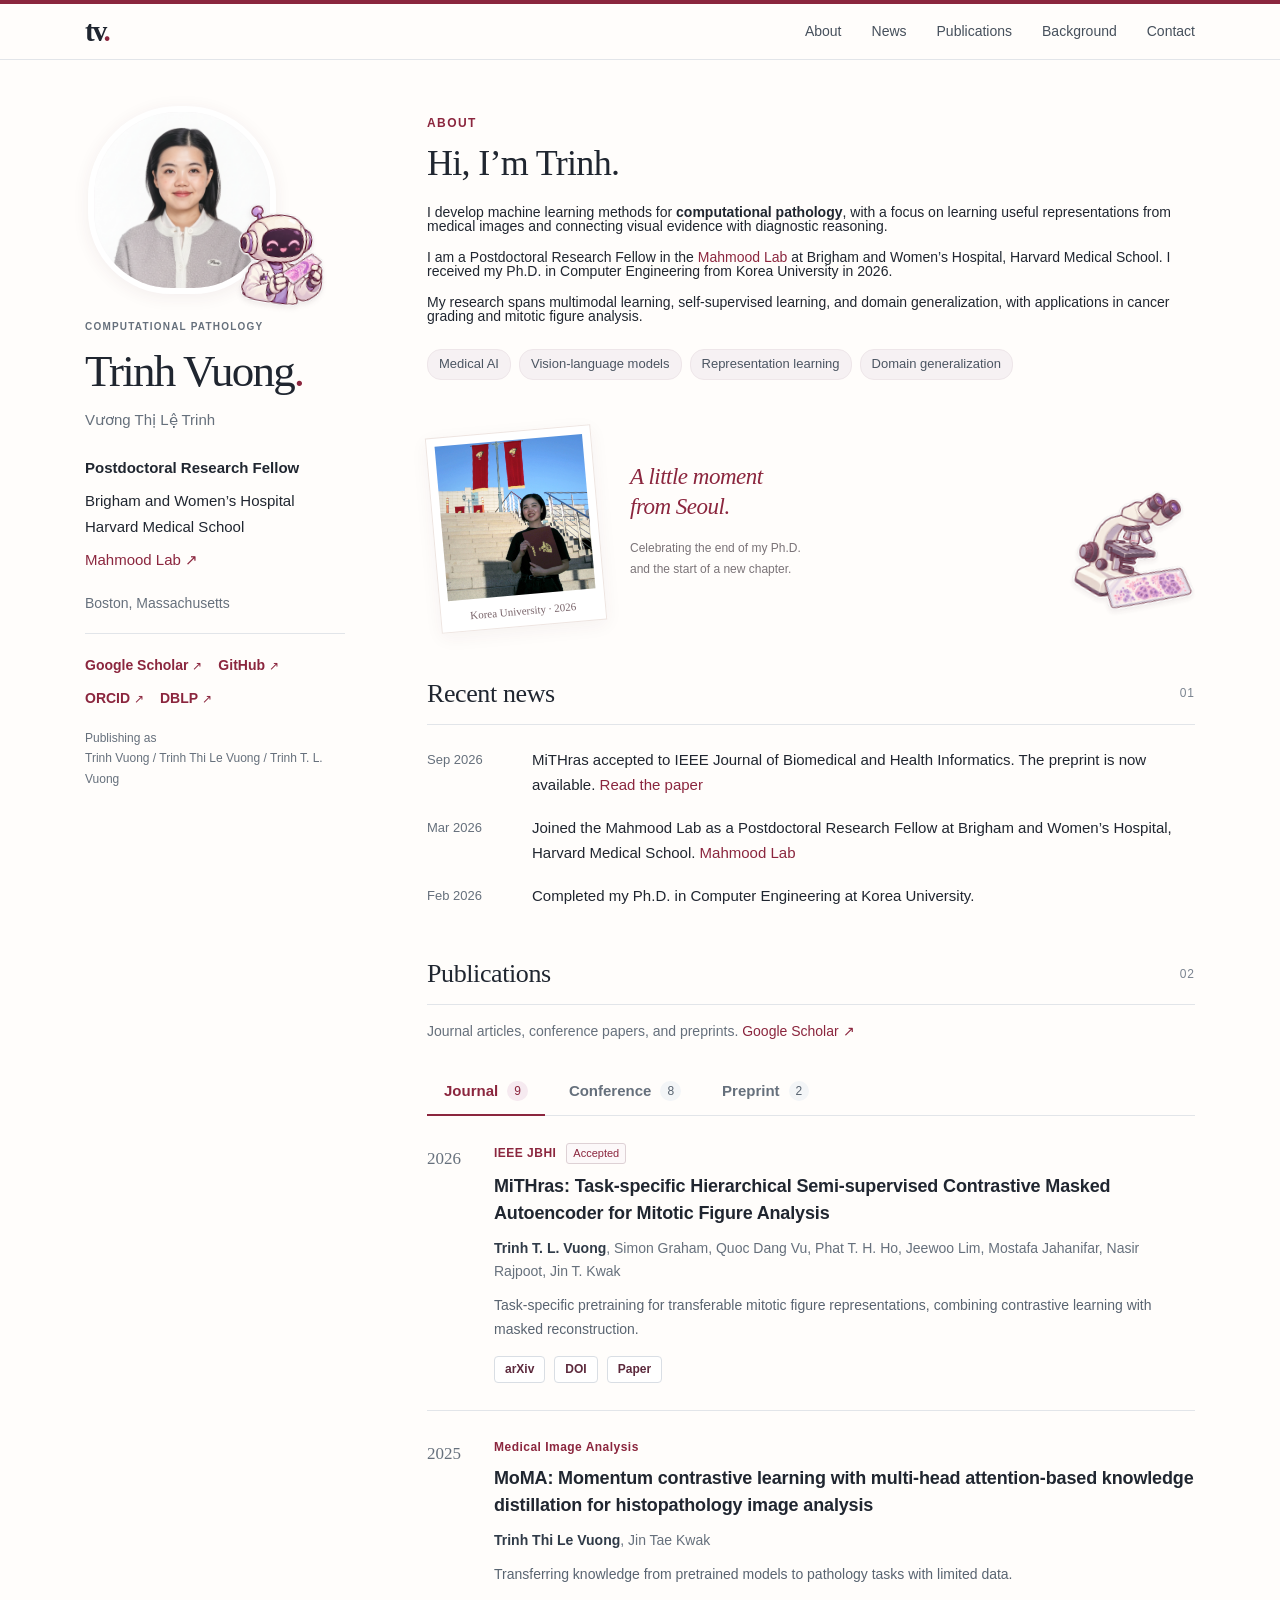
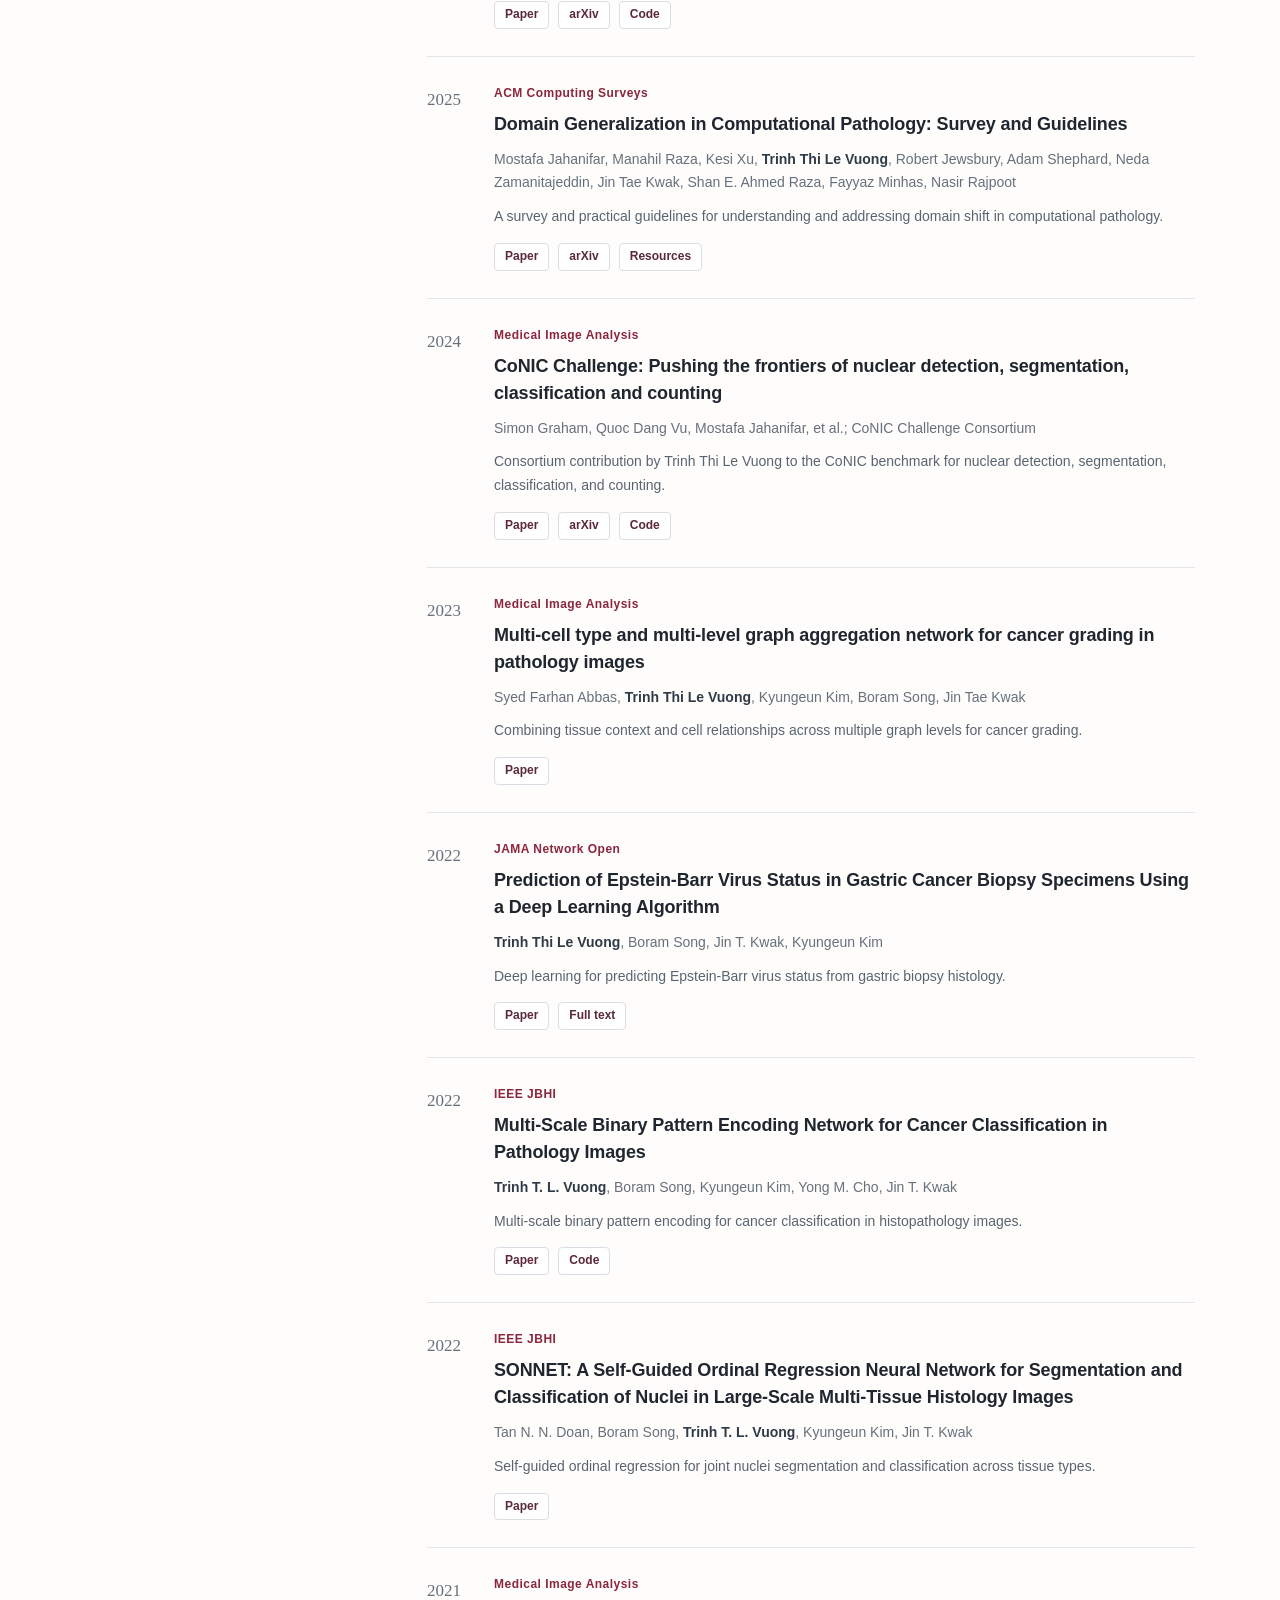
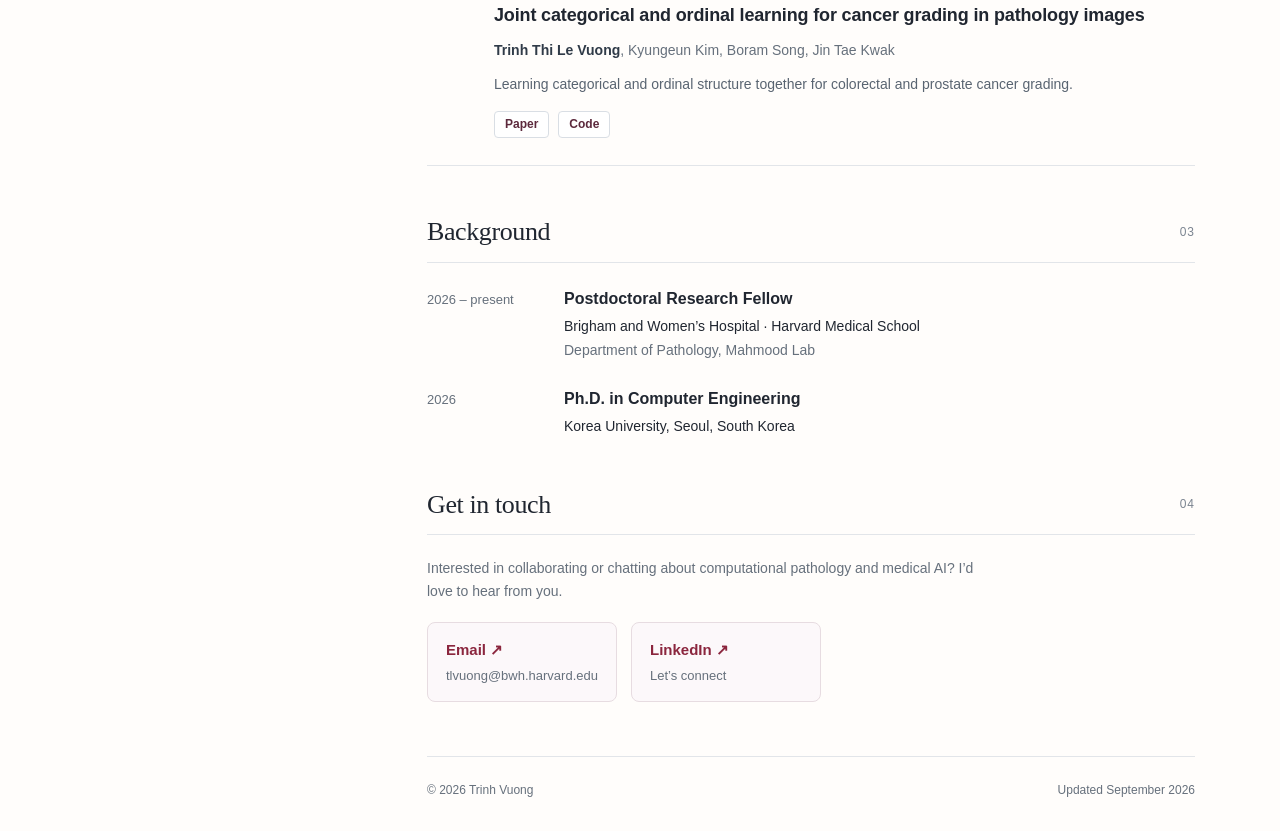
==== docs/index.html @ 72546e2f "Rebuild homepage to publish updated MiTHras paper links" ====
<!doctype html>
<html lang="en">
<head>
<meta charset="utf-8"><meta name="viewport" content="width=device-width,initial-scale=1">
<title>Trinh Vuong | Computational Pathology</title>
<meta name="description" content="Trinh Vuong is a postdoctoral research fellow at Brigham and Women's Hospital and Harvard Medical School, working on computational pathology and medical AI.">
<meta name="theme-color" content="#8b263e">
<link rel="icon" type="image/svg+xml" href="data:image/svg+xml,%3Csvg xmlns='http://www.w3.org/2000/svg' viewBox='0 0 64 64'%3E%3Crect width='64' height='64' rx='14' fill='%238b263e'/%3E%3Ctext x='32' y='43' font-family='Georgia' font-size='38' text-anchor='middle' fill='white'%3ET%3C/text%3E%3C/svg%3E">
<link rel="stylesheet" href="styles.css">
</head>
<body>
<a class="skip-link" href="#main">Skip to content</a>
<header class="topbar"><div class="topbar-inner"><a class="wordmark" href="#about" aria-label="Trinh Vuong home">tv<span>.</span></a><nav aria-label="Main navigation"><a href="#about">About</a><a href="#news">News</a><a href="#publications">Publications</a><a href="#background">Background</a><a href="#contact">Contact</a></nav></div></header>
<div class="layout">
<aside class="profile" aria-label="Profile">
<div class="portrait-wrap"><img class="portrait" src="images/trinh-portrait.png" width="800" height="800" alt="Portrait of Trinh Vuong"><img class="sticker agent-sticker" src="images/agent-sticker.png" width="1254" height="1254" alt="" aria-hidden="true"></div>
<p class="eyebrow">COMPUTATIONAL PATHOLOGY</p>
<h1>Trinh <span class="surname">Vuong<span>.</span></span></h1>
<p class="native-name" lang="vi">Vương Thị Lệ Trinh</p>
<p class="role">Postdoctoral Research Fellow</p>
<p class="affiliation">Brigham and Women’s Hospital<br>Harvard Medical School</p>
<a class="lab-link" href="https://faisal.ai/">Mahmood Lab <span aria-hidden="true">↗</span></a>
<p class="location">Boston, Massachusetts</p>
<div class="profile-links"><a href="https://scholar.google.ca/citations?hl=en&amp;user=trFdwLkAAAAJ">Google Scholar <span aria-hidden="true">↗</span></a><a href="https://github.com/trinhvg">GitHub <span aria-hidden="true">↗</span></a><a href="https://orcid.org/0000-0002-0775-2884">ORCID <span aria-hidden="true">↗</span></a><a href="https://dblp.org/pid/302/5576.html">DBLP <span aria-hidden="true">↗</span></a></div>
<p class="name-note">Publishing as<br>Trinh Vuong / Trinh Thi Le Vuong / Trinh T. L. Vuong</p>
</aside>
<main id="main">
<section id="about" class="about" aria-labelledby="about-heading"><p class="eyebrow section-kicker">ABOUT</p><h2 id="about-heading">Hi, I’m Trinh.</h2>
<p class="intro">I develop machine learning methods for <strong>computational pathology</strong>, with a focus on learning useful representations from medical images and connecting visual evidence with diagnostic reasoning.</p>
<p>I am a Postdoctoral Research Fellow in the <a href="https://faisal.ai/">Mahmood Lab</a> at Brigham and Women’s Hospital, Harvard Medical School. I received my Ph.D. in Computer Engineering from Korea University in 2026.</p>
<p>My research spans multimodal learning, self-supervised learning, and domain generalization, with applications in cancer grading and mitotic figure analysis.</p>
<div class="interests" aria-label="Research interests"><span>Medical AI</span><span>Vision-language models</span><span>Representation learning</span><span>Domain generalization</span></div>
<div class="personal-note">
<figure class="photo-card"><img src="images/trinh-graduation.jpg" width="1600" height="1600" alt="Trinh holding her diploma on the steps at Korea University" loading="lazy"><figcaption>Korea University · 2026</figcaption></figure>
<div class="photo-note"><p class="handwritten">A little moment<br>from Seoul.</p><p class="photo-caption">Celebrating the end of my Ph.D.<br>and the start of a new chapter.</p></div>
<img class="sticker pathology-sticker" src="images/pathology-sticker.png" width="1254" height="1254" alt="" aria-hidden="true" loading="lazy">
</div>
</section>
<section id="news" class="news-section" aria-labelledby="news-heading"><div class="section-heading"><h2 id="news-heading">Recent news</h2><span class="section-number" aria-hidden="true">01</span></div><ul class="news-list"><li><time>Sep 2026</time><div>MiTHras accepted to IEEE Journal of Biomedical and Health Informatics. The preprint is now available. <a class="" href="https://arxiv.org/abs/2609.24736">Read the paper</a></div></li>
<li><time>Mar 2026</time><div>Joined the Mahmood Lab as a Postdoctoral Research Fellow at Brigham and Women’s Hospital, Harvard Medical School. <a class="" href="https://faisal.ai/">Mahmood Lab</a></div></li>
<li><time>Feb 2026</time><div>Completed my Ph.D. in Computer Engineering at Korea University.</div></li></ul></section>
<section id="publications" aria-labelledby="publications-heading"><div class="section-heading"><h2 id="publications-heading">Publications</h2><span class="section-number" aria-hidden="true">02</span></div><p class="section-subtitle">Journal articles, conference papers, and preprints. <a href="https://scholar.google.ca/citations?hl=en&amp;user=trFdwLkAAAAJ">Google Scholar ↗</a></p>
<div class="publication-tabs" role="tablist" aria-label="Publication type" hidden>
<button type="button" id="journal-tab" role="tab" aria-selected="true" aria-controls="journal-panel" tabindex="0">Journal <span class="tab-count">9</span></button>
<button type="button" id="conference-tab" role="tab" aria-selected="false" aria-controls="conference-panel" tabindex="-1">Conference <span class="tab-count">8</span></button>
<button type="button" id="preprint-tab" role="tab" aria-selected="false" aria-controls="preprint-panel" tabindex="-1">Preprint <span class="tab-count">2</span></button>
</div>
<div id="journal-panel" class="publications" role="tabpanel" aria-labelledby="journal-tab" tabindex="0"><h3 class="fallback-heading">Journal papers</h3><article class="publication"><div class="pub-year">2026</div><div class="pub-body"><div class="venue">IEEE JBHI<span class="status">Accepted</span></div><h3><a class="" href="https://arxiv.org/abs/2609.24736">MiTHras: Task-specific Hierarchical Semi-supervised Contrastive Masked Autoencoder for Mitotic Figure Analysis</a></h3><p class="authors"><strong>Trinh T. L. Vuong</strong>, Simon Graham, Quoc Dang Vu, Phat T. H. Ho, Jeewoo Lim, Mostafa Jahanifar, Nasir Rajpoot, Jin T. Kwak</p><p class="description">Task-specific pretraining for transferable mitotic figure representations, combining contrastive learning with masked reconstruction.</p><div class="paper-links"><a class="paper-link" href="https://arxiv.org/abs/2609.24736">arXiv</a><a class="paper-link" href="https://doi.org/10.1109/JBHI.2026.3736928">DOI</a><a class="paper-link" href="https://ieeexplore.ieee.org/document/11704105">Paper</a></div></div></article>
<article class="publication"><div class="pub-year">2025</div><div class="pub-body"><div class="venue">Medical Image Analysis</div><h3><a class="" href="https://doi.org/10.1016/j.media.2024.103421">MoMA: Momentum contrastive learning with multi-head attention-based knowledge distillation for histopathology image analysis</a></h3><p class="authors"><strong>Trinh Thi Le Vuong</strong>, Jin Tae Kwak</p><p class="description">Transferring knowledge from pretrained models to pathology tasks with limited data.</p><div class="paper-links"><a class="paper-link" href="https://doi.org/10.1016/j.media.2024.103421">Paper</a><a class="paper-link" href="https://arxiv.org/abs/2308.16561">arXiv</a><a class="paper-link" href="https://github.com/trinhvg/MoMA">Code</a></div></div></article>
<article class="publication"><div class="pub-year">2025</div><div class="pub-body"><div class="venue">ACM Computing Surveys</div><h3><a class="" href="https://doi.org/10.1145/3724391">Domain Generalization in Computational Pathology: Survey and Guidelines</a></h3><p class="authors">Mostafa Jahanifar, Manahil Raza, Kesi Xu, <strong>Trinh Thi Le Vuong</strong>, Robert Jewsbury, Adam Shephard, Neda Zamanitajeddin, Jin Tae Kwak, Shan E. Ahmed Raza, Fayyaz Minhas, Nasir Rajpoot</p><p class="description">A survey and practical guidelines for understanding and addressing domain shift in computational pathology.</p><div class="paper-links"><a class="paper-link" href="https://doi.org/10.1145/3724391">Paper</a><a class="paper-link" href="https://arxiv.org/abs/2310.19656">arXiv</a><a class="paper-link" href="https://github.com/mostafajahanifar/awesome-dg-cpath">Resources</a></div></div></article>
<article class="publication"><div class="pub-year">2024</div><div class="pub-body"><div class="venue">Medical Image Analysis</div><h3><a class="" href="https://doi.org/10.1016/j.media.2023.103047">CoNIC Challenge: Pushing the frontiers of nuclear detection, segmentation, classification and counting</a></h3><p class="authors">Simon Graham, Quoc Dang Vu, Mostafa Jahanifar, et al.; CoNIC Challenge Consortium</p><p class="description">Consortium contribution by Trinh Thi Le Vuong to the CoNIC benchmark for nuclear detection, segmentation, classification, and counting.</p><div class="paper-links"><a class="paper-link" href="https://doi.org/10.1016/j.media.2023.103047">Paper</a><a class="paper-link" href="https://arxiv.org/abs/2303.06274">arXiv</a><a class="paper-link" href="https://github.com/TissueImageAnalytics/CoNIC">Code</a></div></div></article>
<article class="publication"><div class="pub-year">2023</div><div class="pub-body"><div class="venue">Medical Image Analysis</div><h3><a class="" href="https://doi.org/10.1016/j.media.2023.102936">Multi-cell type and multi-level graph aggregation network for cancer grading in pathology images</a></h3><p class="authors">Syed Farhan Abbas, <strong>Trinh Thi Le Vuong</strong>, Kyungeun Kim, Boram Song, Jin Tae Kwak</p><p class="description">Combining tissue context and cell relationships across multiple graph levels for cancer grading.</p><div class="paper-links"><a class="paper-link" href="https://doi.org/10.1016/j.media.2023.102936">Paper</a></div></div></article>
<article class="publication"><div class="pub-year">2022</div><div class="pub-body"><div class="venue">JAMA Network Open</div><h3><a class="" href="https://doi.org/10.1001/jamanetworkopen.2022.36408">Prediction of Epstein-Barr Virus Status in Gastric Cancer Biopsy Specimens Using a Deep Learning Algorithm</a></h3><p class="authors"><strong>Trinh Thi Le Vuong</strong>, Boram Song, Jin T. Kwak, Kyungeun Kim</p><p class="description">Deep learning for predicting Epstein-Barr virus status from gastric biopsy histology.</p><div class="paper-links"><a class="paper-link" href="https://doi.org/10.1001/jamanetworkopen.2022.36408">Paper</a><a class="paper-link" href="https://pmc.ncbi.nlm.nih.gov/articles/PMC9547324/">Full text</a></div></div></article>
<article class="publication"><div class="pub-year">2022</div><div class="pub-body"><div class="venue">IEEE JBHI</div><h3><a class="" href="https://doi.org/10.1109/JBHI.2021.3099817">Multi-Scale Binary Pattern Encoding Network for Cancer Classification in Pathology Images</a></h3><p class="authors"><strong>Trinh T. L. Vuong</strong>, Boram Song, Kyungeun Kim, Yong M. Cho, Jin T. Kwak</p><p class="description">Multi-scale binary pattern encoding for cancer classification in histopathology images.</p><div class="paper-links"><a class="paper-link" href="https://doi.org/10.1109/JBHI.2021.3099817">Paper</a><a class="paper-link" href="https://github.com/trinhvg/MSBP_Net">Code</a></div></div></article>
<article class="publication"><div class="pub-year">2022</div><div class="pub-body"><div class="venue">IEEE JBHI</div><h3><a class="" href="https://doi.org/10.1109/JBHI.2022.3149936">SONNET: A Self-Guided Ordinal Regression Neural Network for Segmentation and Classification of Nuclei in Large-Scale Multi-Tissue Histology Images</a></h3><p class="authors">Tan N. N. Doan, Boram Song, <strong>Trinh T. L. Vuong</strong>, Kyungeun Kim, Jin T. Kwak</p><p class="description">Self-guided ordinal regression for joint nuclei segmentation and classification across tissue types.</p><div class="paper-links"><a class="paper-link" href="https://doi.org/10.1109/JBHI.2022.3149936">Paper</a></div></div></article>
<article class="publication"><div class="pub-year">2021</div><div class="pub-body"><div class="venue">Medical Image Analysis</div><h3><a class="" href="https://doi.org/10.1016/j.media.2021.102206">Joint categorical and ordinal learning for cancer grading in pathology images</a></h3><p class="authors"><strong>Trinh Thi Le Vuong</strong>, Kyungeun Kim, Boram Song, Jin Tae Kwak</p><p class="description">Learning categorical and ordinal structure together for colorectal and prostate cancer grading.</p><div class="paper-links"><a class="paper-link" href="https://doi.org/10.1016/j.media.2021.102206">Paper</a><a class="paper-link" href="https://github.com/trinhvg/JCO_Learning-pytorch">Code</a></div></div></article></div>
<div id="conference-panel" class="publications" role="tabpanel" aria-labelledby="conference-tab" tabindex="0"><h3 class="fallback-heading">Conference papers</h3><article class="publication"><div class="pub-year">2024</div><div class="pub-body"><div class="venue">MICCAI</div><h3><a class="" href="https://arxiv.org/abs/2407.07360">Towards a Text-Based Quantitative and Explainable Histopathology Image Analysis</a></h3><p class="authors">Anh Tien Nguyen, <strong>Trinh Thi Le Vuong</strong>, Jin Tae Kwak</p><p class="description">Using vision-language representations to produce text-based, interpretable features for pathology image analysis.</p><div class="paper-links"><a class="paper-link" href="https://arxiv.org/abs/2407.07360">Paper</a></div></div></article>
<article class="publication"><div class="pub-year">2024</div><div class="pub-body"><div class="venue">MICCAI</div><h3><a class="" href="https://doi.org/10.1007/978-3-031-72083-3_12">FALFormer: Feature-Aware Landmarks Self-attention for Whole-Slide Image Classification</a></h3><p class="authors">Doanh C. Bui, <strong>Trinh Thi Le Vuong</strong>, Jin Tae Kwak</p><p class="description">Feature-aware landmark self-attention for whole-slide image classification.</p><div class="paper-links"><a class="paper-link" href="https://doi.org/10.1007/978-3-031-72083-3_12">Paper</a><a class="paper-link" href="https://arxiv.org/abs/2407.07340">arXiv</a></div></div></article>
<article class="publication"><div class="pub-year">2024</div><div class="pub-body"><div class="venue">MICCAI 2023 workshops · AI for Brain Lesion Detection and Trauma Video Action Recognition</div><h3><a class="" href="https://doi.org/10.1007/978-3-031-71626-3_10">QuIIL at T3 Challenge: Towards Automation in Life-Saving Intervention Procedures from First-Person View</a></h3><p class="authors"><strong>Trinh T. L. Vuong</strong>, Doanh C. Bui, Jin Tae Kwak</p><p class="description">Action recognition, action anticipation, and visual question answering for the Trauma THOMPSON challenge.</p><div class="paper-links"><a class="paper-link" href="https://doi.org/10.1007/978-3-031-71626-3_10">Paper</a><a class="paper-link" href="https://arxiv.org/abs/2407.13216">arXiv</a></div></div></article>
<article class="publication"><div class="pub-year">2023</div><div class="pub-body"><div class="venue">DART · MICCAI Workshop</div><h3><a class="" href="https://doi.org/10.1007/978-3-031-45857-6_8">Boosting Knowledge Distillation via Random Fourier Features for Prostate Cancer Grading in Histopathology Images</a></h3><p class="authors"><strong>Trinh Thi Le Vuong</strong>, Jin Tae Kwak</p><p class="description">Contrastive knowledge distillation with random Fourier features for prostate cancer grading.</p><div class="paper-links"><a class="paper-link" href="https://doi.org/10.1007/978-3-031-45857-6_8">Paper</a><a class="paper-link" href="https://github.com/trinhvg/KD_CoRFF">Code</a></div></div></article>
<article class="publication"><div class="pub-year">2023</div><div class="pub-body"><div class="venue">SPIE Medical Imaging · Digital and Computational Pathology</div><h3><a class="" href="https://doi.org/10.1117/12.2654275">Quintet margin loss for an improved knowledge distillation in histopathology image analysis</a></h3><p class="authors"><strong>Trinh T. L. Vuong</strong>, Jin Tae Kwak</p><p class="description">Quintet margin loss for knowledge distillation in histopathology image analysis.</p><div class="paper-links"><a class="paper-link" href="https://doi.org/10.1117/12.2654275">Paper</a></div></div></article>
<article class="publication"><div class="pub-year">2022</div><div class="pub-body"><div class="venue">Medical Computer Vision · ECCV Workshop</div><h3><a class="" href="https://arxiv.org/abs/2208.11052">IMPaSh: A Novel Domain-Shift Resistant Representation for Colorectal Cancer Tissue Classification</a></h3><p class="authors"><strong>Trinh Thi Le Vuong</strong>, Quoc Dang Vu, Mostafa Jahanifar, Simon Graham, Jin Tae Kwak, Nasir Rajpoot</p><p class="description">Self-supervised contrastive learning and patch shuffling for domain-shift-resistant tissue representations.</p><div class="paper-links"><a class="paper-link" href="https://arxiv.org/abs/2208.11052">Paper</a><a class="paper-link" href="https://github.com/trinhvg/IMPash">Code</a></div></div></article>
<article class="publication"><div class="pub-year">2021</div><div class="pub-body"><div class="venue">MICCAI</div><h3><a class="" href="https://doi.org/10.1007/978-3-030-87237-3_52">Ranking Loss: A Ranking-Based Deep Neural Network for Colorectal Cancer Grading in Pathology Images</a></h3><p class="authors"><strong>Trinh Thi Le Vuong</strong>, Kyungeun Kim, Boram Song, Jin Tae Kwak</p><p class="description">A ranking-based neural network for colorectal cancer grading from pathology images.</p><div class="paper-links"><a class="paper-link" href="https://doi.org/10.1007/978-3-030-87237-3_52">Paper</a></div></div></article>
<article class="publication"><div class="pub-year">2020</div><div class="pub-body"><div class="venue">IEEE ICEIC</div><h3><a class="" href="https://ieeexplore.ieee.org/document/9051305/">Multi-task Deep Learning for Colon Cancer Grading</a></h3><p class="authors"><strong>Thi Le <strong>Trinh Vuong</strong></strong>, Daigeun Lee, Jin Tae Kwak, Kyungeun Kim</p><p class="description">Multi-task deep learning for automated colon cancer grading.</p><div class="paper-links"><a class="paper-link" href="https://ieeexplore.ieee.org/document/9051305/">Paper</a></div></div></article></div>
<div id="preprint-panel" class="publications" role="tabpanel" aria-labelledby="preprint-tab" tabindex="0"><h3 class="fallback-heading">Preprints</h3><article class="publication"><div class="pub-year">2025</div><div class="pub-body"><div class="venue">arXiv<span class="status">Preprint</span></div><h3><a class="" href="https://arxiv.org/abs/2505.04192">ViDRiP-LLaVA: A Dataset and Benchmark for Diagnostic Reasoning from Pathology Videos</a></h3><p class="authors"><strong>Trinh T. L. Vuong</strong>, Jin Tae Kwak</p><p class="description">Learning from pathology videos to connect histological descriptions with diagnostic reasoning.</p><div class="paper-links"><a class="paper-link" href="https://arxiv.org/abs/2505.04192">Paper</a><a class="paper-link" href="https://github.com/trinhvg/ViDRiP-LLaVA">Code</a></div></div></article>
<article class="publication"><div class="pub-year">2025</div><div class="pub-body"><div class="venue">arXiv<span class="status">Preprint</span></div><h3><a class="" href="https://arxiv.org/abs/2510.22728">S-Chain: Structured Visual Chain-of-Thought For Medicine</a></h3><p class="authors">Khai Le-Duc, Duy M. H. Nguyen, Phuong T. H. Trinh, Tien-Phat Nguyen, Nghiem T. Diep, An Ngo, Tung Vu, <strong>Trinh Vuong</strong>, Anh-Tien Nguyen, Mau Nguyen, Van Trung Hoang, Khai-Nguyen Nguyen, Hy Nguyen, Chris Ngo, Anji Liu, Nhat Ho, Anne-Christin Hauschild, Khanh Xuan Nguyen, Thanh Nguyen-Tang, Pengtao Xie, Daniel Sonntag, James Zou, Mathias Niepert, Anh Totti Nguyen</p><p class="description">Structured visual reasoning grounded in medical images, with expert annotations and multilingual question-answer pairs.</p><div class="paper-links"><a class="paper-link" href="https://arxiv.org/abs/2510.22728">Paper</a><a class="paper-link" href="https://huggingface.co/datasets/leduckhai/S-Chain">Dataset</a></div></div></article></div></section>
<section id="background" class="background-section" aria-labelledby="background-heading"><div class="section-heading"><h2 id="background-heading">Background</h2><span class="section-number" aria-hidden="true">03</span></div><div class="background-row"><span class="background-date">2026 – present</span><div><h3>Postdoctoral Research Fellow</h3><p>Brigham and Women’s Hospital · Harvard Medical School</p><p class="muted">Department of Pathology, Mahmood Lab</p></div></div><div class="background-row"><span class="background-date">2026</span><div><h3>Ph.D. in Computer Engineering</h3><p>Korea University, Seoul, South Korea</p></div></div></section>
<section id="contact" class="contact-section" aria-labelledby="contact-heading">
<div class="section-heading"><h2 id="contact-heading">Get in touch</h2><span class="section-number" aria-hidden="true">04</span></div>
<p>Interested in collaborating or chatting about computational pathology and medical AI? I’d love to hear from you.</p>
<div class="contact-links">
<a class="contact-link" href="mailto:tlvuong@bwh.harvard.edu"><span class="contact-label">Email <span aria-hidden="true">↗</span></span><span class="contact-detail">tlvuong@bwh.harvard.edu</span></a>
<a class="contact-link" href="https://www.linkedin.com/in/trinh-vuong-218812193/"><span class="contact-label">LinkedIn <span aria-hidden="true">↗</span></span><span class="contact-detail">Let’s connect</span></a>
</div>
</section>
<footer><span>© 2026 Trinh Vuong</span><span>Updated September 2026</span></footer>
</main>
</div>
<script src="tabs.js" defer></script>
</body>
</html>
---- docs/styles.css ----
:root{--ink:#202630;--muted:#66707c;--accent:#8b263e;--line:#e2e5e9;--soft:#f3f5f7;--white:#fff;scroll-behavior:smooth;scroll-padding-top:100px}*{box-sizing:border-box}body{margin:0;background:var(--white);color:var(--ink);font-family:Inter,-apple-system,BlinkMacSystemFont,"Segoe UI",sans-serif;font-size:16px;line-height:1.75}a{color:var(--accent);text-decoration:none;text-underline-offset:4px}a:hover{text-decoration:underline}a:focus-visible{outline:3px solid var(--accent);outline-offset:5px;border-radius:2px}.skip-link{position:fixed;top:-100px;left:20px;padding:8px 20px;z-index:10;background:white}.skip-link:focus{top:10px}.topbar{border-top:4px solid var(--accent);border-bottom:1px solid var(--line);background:rgba(255,255,255,.97);position:sticky;top:0;z-index:3}.topbar-inner{max-width:1190px;margin:auto;padding:13px 40px;display:flex;align-items:center;justify-content:space-between;gap:25px}.wordmark{font-family:Georgia,serif;font-size:29px;line-height:1;font-weight:700;color:var(--ink);letter-spacing:-2px}.wordmark span{color:var(--accent)}.topbar nav{display:flex;gap:30px}.topbar nav a{font-size:14px;color:#46505c;font-weight:500}.topbar nav a:hover{color:var(--accent)}.layout{max-width:1190px;padding:65px 40px 0;margin:0 auto;display:grid;grid-template-columns:260px minmax(0,1fr);gap:82px}.profile{position:sticky;top:120px;align-self:start}.profile-rule{width:40px;height:3px;background:var(--accent);margin-bottom:23px}.eyebrow{font-size:12px;letter-spacing:.12em;font-weight:650;line-height:1.5;color:var(--muted);margin:0 0 17px}.profile h1{font-family:Georgia,"Times New Roman",serif;font-size:64px;font-weight:400;line-height:1.02;letter-spacing:-2px;margin:0 0 17px}.profile h1 .surname{display:block;color:var(--ink)}.profile h1 .surname span{color:var(--accent)}.native-name{font-size:16px;color:var(--muted);margin:0 0 30px}.role{font-weight:650;font-size:15px;margin:0 0 7px}.affiliation{font-size:15px;line-height:1.7;margin:0 0 7px}.lab-link{font-size:15px}.location{margin:23px 0;color:var(--muted);font-size:14px}.profile-links{display:flex;gap:18px;flex-wrap:wrap;border-top:1px solid var(--line);padding-top:19px}.profile-links a{font-size:14px;font-weight:550}.profile-links span{font-size:12px}.name-note{font-size:12px;line-height:1.7;color:var(--muted);margin-top:24px}.section-kicker{color:var(--accent);margin-bottom:10px}.about h2{font-family:Georgia,"Times New Roman",serif;font-size:36px;line-height:1.2;letter-spacing:-.7px;font-weight:400;margin:0 0 20px}.about p:not(.eyebrow){margin:0 0 17px}.intro{font-size:14px;line-height:1.75}.intro strong{font-weight:600}.interests{display:flex;flex-wrap:wrap;gap:8px;margin-top:26px}.interests span{background:var(--soft);border:1px solid #e7eaed;color:#4b5562;font-size:13px;padding:4px 11px;border-radius:4px;line-height:1.6}.section-heading{display:flex;align-items:center;justify-content:space-between;border-bottom:1px solid var(--line);padding-bottom:13px;margin-bottom:22px;gap:16px}.section-heading h2{font-family:Georgia,serif;font-size:26px;font-weight:400;line-height:1.3;letter-spacing:-.4px;margin:0}.section-number{font-size:12px;letter-spacing:.08em;color:#7b8490}.news-section{margin:47px 0 49px}.news-list{list-style:none;padding:0;margin:0}.news-list li{display:grid;grid-template-columns:85px minmax(0,1fr);gap:20px;margin:0 0 17px;font-size:15px;line-height:1.7}.news-list time{font-size:13px;line-height:1.95;color:var(--muted);font-variant-numeric:tabular-nums}.news-list a{white-space:normal}.section-subtitle{color:var(--muted);font-size:14px;margin:-8px 0 6px}.publication{display:grid;grid-template-columns:47px minmax(0,1fr);gap:20px;padding:27px 0;border-bottom:1px solid var(--line)}.pub-year{font-family:Georgia,serif;color:var(--muted);font-size:17px;padding-top:1px}.venue{font-size:12px;font-weight:650;letter-spacing:.04em;color:var(--accent);display:flex;gap:10px;align-items:center;flex-wrap:wrap;line-height:1.5;margin:0 0 9px}.status{border:1px solid #ded1d5;background:#fcf8f9;padding:1px 6px;font-size:11px;border-radius:3px;letter-spacing:0;font-weight:500}.pub-body h3{font-size:18px;line-height:1.5;margin:0 0 10px;font-weight:600;letter-spacing:-.15px}.pub-body h3 a{color:var(--ink)}.pub-body h3 a:hover{color:var(--accent)}.authors{font-size:14px;line-height:1.7;color:var(--muted);margin:0 0 10px}.authors strong{font-weight:600;color:#303b48}.description{font-size:14px;line-height:1.7;margin:0 0 14px;color:#596471}.paper-links{display:flex;gap:9px;flex-wrap:wrap}.paper-link{font-size:12px;font-weight:550;border:1px solid #d9dee4;border-radius:4px;padding:2px 10px;line-height:1.8;background:white;color:#5c293c}.paper-link:hover{background:#faf5f7;border-color:#b88a98;text-decoration:none}.background-section{margin-top:49px}.background-row{display:grid;grid-template-columns:115px minmax(0,1fr);gap:22px;margin:24px 0}.background-date{font-size:13px;color:var(--muted);padding-top:2px}.background-row h3{font-size:16px;font-weight:600;line-height:1.5;margin:0 0 4px}.background-row p{font-size:14px;line-height:1.7;margin:0}.muted{color:var(--muted)}footer{margin-top:54px;padding:23px 0 30px;border-top:1px solid var(--line);display:flex;flex-wrap:wrap;gap:8px;justify-content:space-between;color:var(--muted);font-size:12px}@media(min-width:1400px){.layout{padding-top:78px}}@media(max-width:950px){.layout{gap:42px;grid-template-columns:225px minmax(0,1fr);padding-left:30px;padding-right:30px}.profile h1{font-size:56px}.topbar-inner{padding-left:30px;padding-right:30px}.news-list li{gap:12px;grid-template-columns:75px minmax(0,1fr)}}@media(max-width:700px){:root{scroll-padding-top:85px}.topbar-inner{padding:14px 22px}.topbar nav{gap:16px}.topbar nav a{font-size:13px}.layout{display:block;padding:35px 24px 0}.profile{position:static;margin-bottom:40px;padding-bottom:29px;border-bottom:1px solid var(--line)}.profile h1{font-size:49px;line-height:1.12}.profile h1 .surname{display:inline}.profile h1{max-width:none}.profile-rule{margin-bottom:16px}.profile .eyebrow{margin-bottom:13px}.native-name{margin-bottom:20px}.location{margin:15px 0}.profile-links{border-top:none;padding-top:0}.name-note{display:none}.about h2{font-size:31px}.intro{font-size:17px}.news-section{margin:35px 0 38px}.section-heading h2{font-size:24px}.publication{gap:13px;grid-template-columns:39px minmax(0,1fr)}.pub-body h3{font-size:17px}.background-row{grid-template-columns:95px minmax(0,1fr);gap:15px}}@media(max-width:380px){.topbar nav{gap:11px}.topbar nav a{font-size:12px}.layout{padding-left:19px;padding-right:19px}.publication{grid-template-columns:1fr;gap:7px}.news-list li{grid-template-columns:1fr;gap:3px}.background-row{grid-template-columns:1fr;gap:4px}}@media(prefers-reduced-motion:reduce){:root{scroll-behavior:auto}}@media print{.topbar,.skip-link{display:none}.layout{display:block;padding:0}.profile{position:static;margin-bottom:30px}.profile h1 br{display:none}.profile h1{font-size:36px}.publication{break-inside:avoid}a{color:inherit}.profile-links,.name-note{display:none}}

[hidden]{display:none!important}.publication-tabs{display:flex;flex-wrap:wrap;gap:7px;border-bottom:1px solid var(--line);margin-top:24px}.publication-tabs button{appearance:none;font:inherit;font-size:15px;font-weight:600;line-height:1.5;padding:12px 17px;color:var(--muted);background:transparent;border:0;border-bottom:2px solid transparent;margin-bottom:-1px;cursor:pointer;display:flex;align-items:center;gap:9px}.publication-tabs button:hover{color:var(--accent);background:#fcf8f9}.publication-tabs button[aria-selected="true"]{color:var(--accent);border-bottom-color:var(--accent)}.publication-tabs button:focus-visible,.publications:focus-visible{outline:3px solid var(--accent);outline-offset:4px}.tab-count{font-size:12px;line-height:1.5;background:var(--soft);color:#596471;padding:1px 7px;border-radius:12px;font-weight:500}.publication-tabs button[aria-selected="true"] .tab-count{background:#f6eaf0;color:var(--accent)}.preprints{margin-top:30px}.preprints-heading,.fallback-heading{font-family:Georgia,serif;font-size:21px;font-weight:400;line-height:1.4;margin:0;padding-bottom:10px;border-bottom:1px solid var(--line)}.profile-links{column-gap:16px;row-gap:9px}@media print{.publication-tabs{display:none!important}.publications[hidden]{display:block!important}.fallback-heading[hidden]{display:block!important}}

@media(max-width:450px){.publication-tabs{gap:0}.publication-tabs button{font-size:14px;padding:11px 8px;gap:5px}.tab-count{padding:1px 5px}}

/* Personal photographs and quiet research-themed stickers. */
body{background:#fffdfb}.topbar{background:rgba(255,253,251,.97)}.layout{padding-top:46px}.profile{top:90px}.portrait-wrap{position:relative;width:188px;margin:0 0 25px 3px}.portrait{display:block;width:188px;height:188px;object-fit:cover;border-radius:48% 48% 44% 44%;border:6px solid #fff;box-shadow:0 3px 17px #5b263b12;background:#f8f4f6}.sticker{display:block;object-fit:contain;pointer-events:none;user-select:none;filter:drop-shadow(0 3px 2px #40253a12)}.agent-sticker{position:absolute;width:98px;height:98px;right:-54px;bottom:-12px;transform:rotate(10deg)}.profile h1{font-size:45px;line-height:1.13;letter-spacing:-1.8px;margin-bottom:10px}.profile h1 .surname{display:inline}.profile .eyebrow{font-size:10px;margin-bottom:12px}.native-name{margin-bottom:22px;font-size:15px}.location{margin:17px 0}.name-note{margin-top:17px}.about{padding-top:8px}.personal-note{position:relative;display:flex;align-items:center;gap:31px;min-height:227px;margin:35px 0 5px;padding:5px 110px 4px 6px}.photo-card{flex:0 0 166px;width:166px;margin:0;padding:8px 8px 6px;background:white;border:1px solid #eee5e1;box-shadow:0 5px 18px #5425390d;transform:rotate(-5deg)}.photo-card img{display:block;width:148px;height:155px;object-fit:cover;object-position:center 55%}.photo-card figcaption{font-family:Georgia,serif;text-align:center;font-size:11px;line-height:1.5;color:#786369;padding-top:8px}.photo-note{position:relative;z-index:1}.about .handwritten{font-family:Georgia,serif;font-size:23px;font-style:italic;line-height:1.3;letter-spacing:-.5px;color:#8b263e;margin-bottom:10px}.about .photo-caption{font-size:12px;line-height:1.7;color:#7b7478;margin:0}.pathology-sticker{position:absolute;right:-5px;bottom:29px;width:125px;height:125px;transform:rotate(9deg);opacity:.85}.news-section{margin-top:35px}.interests span{background:#f6f1f3;border-color:#eee6e9;border-radius:14px}
@media(min-width:1400px){.layout{padding-top:55px}.pathology-sticker{right:-28px}}
@media(max-width:1050px) and (min-width:701px){.personal-note{padding-right:0;gap:22px}.pathology-sticker{right:0;bottom:-18px;width:80px;height:80px;opacity:.65}.photo-card{flex-basis:146px;width:146px}.photo-card img{width:128px;height:145px}.about .handwritten{font-size:21px}.profile h1{font-size:40px}}
@media(max-height:780px) and (min-width:701px){.profile{position:static}}
@media(max-width:700px){.layout{padding-top:33px}.profile{min-height:305px;padding-right:145px}.portrait-wrap{float:right;width:112px;margin:0 -145px 0 16px}.portrait{width:112px;height:112px;border-width:4px}.agent-sticker{width:66px;height:66px;right:-10px;bottom:-31px}.profile h1{font-size:40px;line-height:1.1;letter-spacing:-1.4px}.profile .eyebrow{font-size:9px}.native-name{font-size:13px}.role,.affiliation,.lab-link{font-size:13px}.profile-links{margin-right:-145px;max-width:none}.about{padding-top:0}.personal-note{padding-right:100px}.pathology-sticker{width:110px;height:110px;right:-4px}.photo-card{flex-basis:156px;width:156px}.photo-card img{width:138px;height:148px}}
@media(max-width:520px){.personal-note{padding-right:0;gap:22px;min-height:230px}.pathology-sticker{width:82px;height:82px;right:0;bottom:-22px;opacity:.7}.about .handwritten{font-size:21px}.photo-caption br{display:none}.photo-note{padding-right:2px}.profile{padding-right:124px}.portrait-wrap{margin-right:-124px}.profile-links{margin-right:-124px}.profile h1{font-size:36px}.profile h1 .surname{display:block}.profile .eyebrow{max-width:140px;line-height:1.65}}
@media(max-width:380px){.personal-note{gap:16px}.photo-card{flex-basis:140px;width:140px}.photo-card img{width:122px;height:143px}.about .handwritten{font-size:20px}}
@media print{body{background:white}.sticker,.personal-note{display:none}.portrait-wrap{float:right}.portrait{width:100px;height:100px}.profile{padding-right:0}}

/* Bio paragraphs: consistent sizing on desktop and mobile. */
.about > p:not(.eyebrow) {
  font-size: 14px;
  line-height: 1.0;
}

/* Contact */
.contact-section{margin-top:49px}
.contact-section>p{font-size:14px;line-height:1.6;margin:0 0 20px;color:var(--muted);max-width:560px}
.contact-links{display:flex;flex-wrap:wrap;gap:14px}
.contact-link{display:flex;flex-direction:column;gap:3px;padding:14px 18px;border:1px solid #e7dce1;border-radius:8px;background:#fcf8fa;min-width:190px}
.contact-link:hover{background:#f6edf1;border-color:#b88a98;text-decoration:none}
.contact-label{font-size:15px;font-weight:600}
.contact-detail{font-size:13px;line-height:1.6;overflow-wrap:anywhere;color:var(--muted)}
@media(max-width:700px){.topbar-inner{flex-wrap:wrap;gap:10px 18px}.topbar nav{flex-wrap:wrap;gap:8px 15px}.contact-section{margin-top:38px}}
@media(max-width:420px){.topbar nav{width:100%;justify-content:space-between;gap:8px}.topbar nav a{font-size:12px}.contact-link{width:100%;min-width:0}:root{scroll-padding-top:115px}}
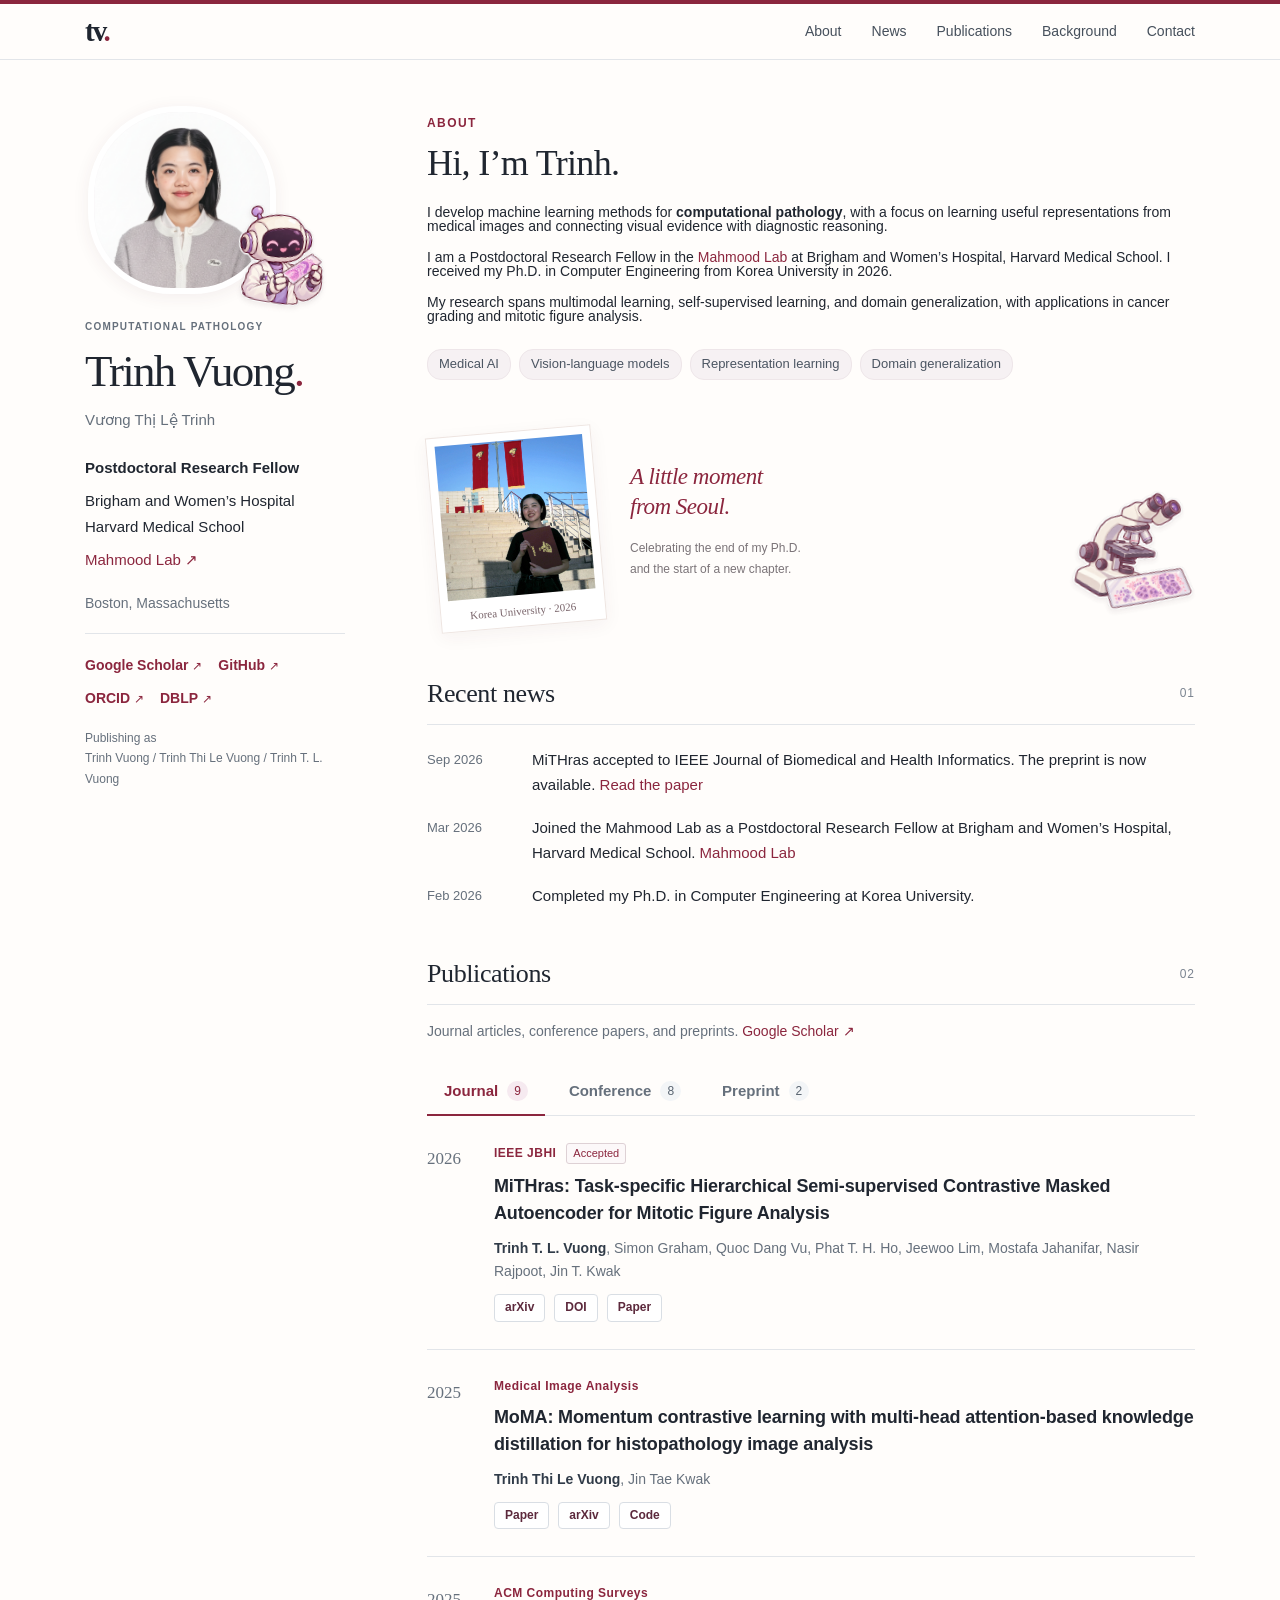
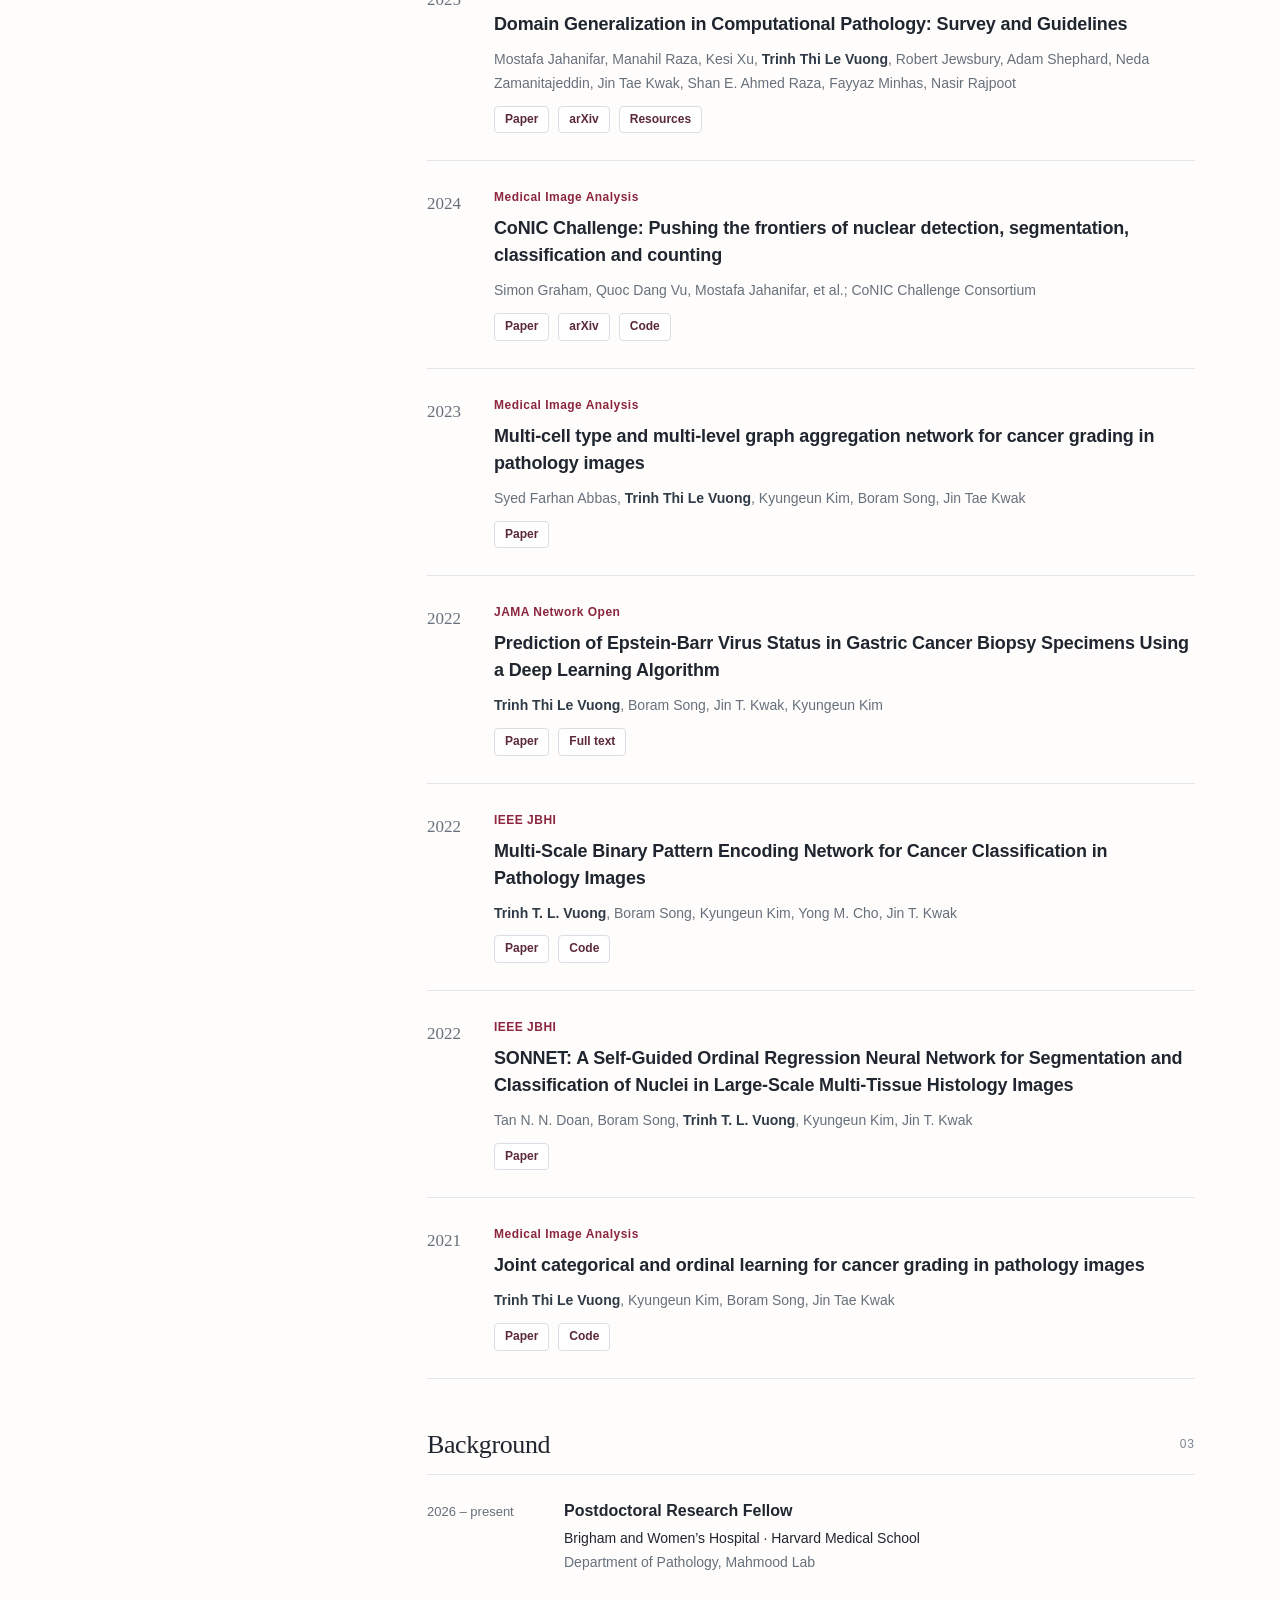
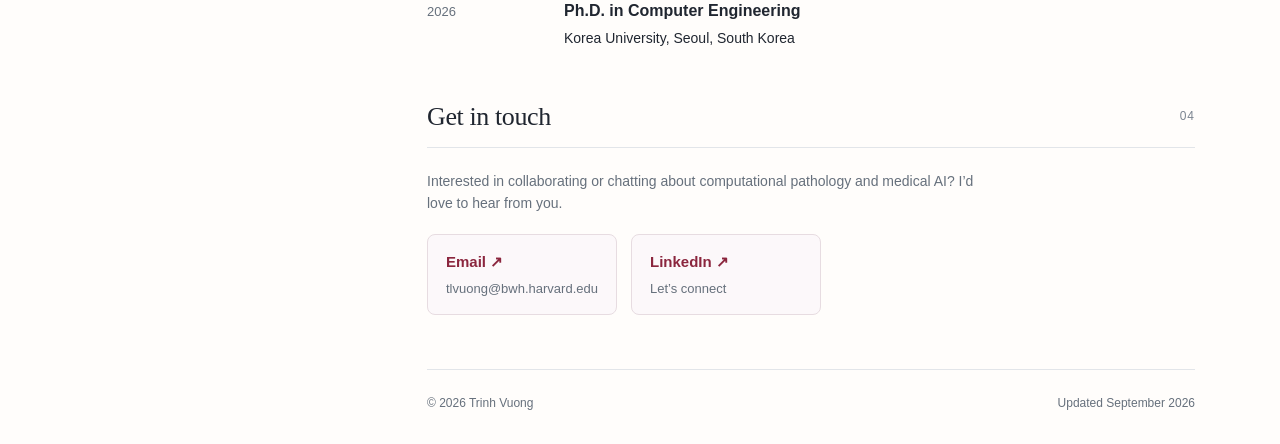
==== commit 8454d7fc: "Remove descriptive summaries from all publication entries" ====
--- a/docs/index.html
+++ b/docs/index.html
@@ -45,25 +45,25 @@
 <button type="button" id="conference-tab" role="tab" aria-selected="false" aria-controls="conference-panel" tabindex="-1">Conference <span class="tab-count">8</span></button>
 <button type="button" id="preprint-tab" role="tab" aria-selected="false" aria-controls="preprint-panel" tabindex="-1">Preprint <span class="tab-count">2</span></button>
 </div>
-<div id="journal-panel" class="publications" role="tabpanel" aria-labelledby="journal-tab" tabindex="0"><h3 class="fallback-heading">Journal papers</h3><article class="publication"><div class="pub-year">2026</div><div class="pub-body"><div class="venue">IEEE JBHI<span class="status">Accepted</span></div><h3><a class="" href="https://arxiv.org/abs/2609.24736">MiTHras: Task-specific Hierarchical Semi-supervised Contrastive Masked Autoencoder for Mitotic Figure Analysis</a></h3><p class="authors"><strong>Trinh T. L. Vuong</strong>, Simon Graham, Quoc Dang Vu, Phat T. H. Ho, Jeewoo Lim, Mostafa Jahanifar, Nasir Rajpoot, Jin T. Kwak</p><p class="description">Task-specific pretraining for transferable mitotic figure representations, combining contrastive learning with masked reconstruction.</p><div class="paper-links"><a class="paper-link" href="https://arxiv.org/abs/2609.24736">arXiv</a><a class="paper-link" href="https://doi.org/10.1109/JBHI.2026.3736928">DOI</a><a class="paper-link" href="https://ieeexplore.ieee.org/document/11704105">Paper</a></div></div></article>
-<article class="publication"><div class="pub-year">2025</div><div class="pub-body"><div class="venue">Medical Image Analysis</div><h3><a class="" href="https://doi.org/10.1016/j.media.2024.103421">MoMA: Momentum contrastive learning with multi-head attention-based knowledge distillation for histopathology image analysis</a></h3><p class="authors"><strong>Trinh Thi Le Vuong</strong>, Jin Tae Kwak</p><p class="description">Transferring knowledge from pretrained models to pathology tasks with limited data.</p><div class="paper-links"><a class="paper-link" href="https://doi.org/10.1016/j.media.2024.103421">Paper</a><a class="paper-link" href="https://arxiv.org/abs/2308.16561">arXiv</a><a class="paper-link" href="https://github.com/trinhvg/MoMA">Code</a></div></div></article>
-<article class="publication"><div class="pub-year">2025</div><div class="pub-body"><div class="venue">ACM Computing Surveys</div><h3><a class="" href="https://doi.org/10.1145/3724391">Domain Generalization in Computational Pathology: Survey and Guidelines</a></h3><p class="authors">Mostafa Jahanifar, Manahil Raza, Kesi Xu, <strong>Trinh Thi Le Vuong</strong>, Robert Jewsbury, Adam Shephard, Neda Zamanitajeddin, Jin Tae Kwak, Shan E. Ahmed Raza, Fayyaz Minhas, Nasir Rajpoot</p><p class="description">A survey and practical guidelines for understanding and addressing domain shift in computational pathology.</p><div class="paper-links"><a class="paper-link" href="https://doi.org/10.1145/3724391">Paper</a><a class="paper-link" href="https://arxiv.org/abs/2310.19656">arXiv</a><a class="paper-link" href="https://github.com/mostafajahanifar/awesome-dg-cpath">Resources</a></div></div></article>
-<article class="publication"><div class="pub-year">2024</div><div class="pub-body"><div class="venue">Medical Image Analysis</div><h3><a class="" href="https://doi.org/10.1016/j.media.2023.103047">CoNIC Challenge: Pushing the frontiers of nuclear detection, segmentation, classification and counting</a></h3><p class="authors">Simon Graham, Quoc Dang Vu, Mostafa Jahanifar, et al.; CoNIC Challenge Consortium</p><p class="description">Consortium contribution by Trinh Thi Le Vuong to the CoNIC benchmark for nuclear detection, segmentation, classification, and counting.</p><div class="paper-links"><a class="paper-link" href="https://doi.org/10.1016/j.media.2023.103047">Paper</a><a class="paper-link" href="https://arxiv.org/abs/2303.06274">arXiv</a><a class="paper-link" href="https://github.com/TissueImageAnalytics/CoNIC">Code</a></div></div></article>
-<article class="publication"><div class="pub-year">2023</div><div class="pub-body"><div class="venue">Medical Image Analysis</div><h3><a class="" href="https://doi.org/10.1016/j.media.2023.102936">Multi-cell type and multi-level graph aggregation network for cancer grading in pathology images</a></h3><p class="authors">Syed Farhan Abbas, <strong>Trinh Thi Le Vuong</strong>, Kyungeun Kim, Boram Song, Jin Tae Kwak</p><p class="description">Combining tissue context and cell relationships across multiple graph levels for cancer grading.</p><div class="paper-links"><a class="paper-link" href="https://doi.org/10.1016/j.media.2023.102936">Paper</a></div></div></article>
-<article class="publication"><div class="pub-year">2022</div><div class="pub-body"><div class="venue">JAMA Network Open</div><h3><a class="" href="https://doi.org/10.1001/jamanetworkopen.2022.36408">Prediction of Epstein-Barr Virus Status in Gastric Cancer Biopsy Specimens Using a Deep Learning Algorithm</a></h3><p class="authors"><strong>Trinh Thi Le Vuong</strong>, Boram Song, Jin T. Kwak, Kyungeun Kim</p><p class="description">Deep learning for predicting Epstein-Barr virus status from gastric biopsy histology.</p><div class="paper-links"><a class="paper-link" href="https://doi.org/10.1001/jamanetworkopen.2022.36408">Paper</a><a class="paper-link" href="https://pmc.ncbi.nlm.nih.gov/articles/PMC9547324/">Full text</a></div></div></article>
-<article class="publication"><div class="pub-year">2022</div><div class="pub-body"><div class="venue">IEEE JBHI</div><h3><a class="" href="https://doi.org/10.1109/JBHI.2021.3099817">Multi-Scale Binary Pattern Encoding Network for Cancer Classification in Pathology Images</a></h3><p class="authors"><strong>Trinh T. L. Vuong</strong>, Boram Song, Kyungeun Kim, Yong M. Cho, Jin T. Kwak</p><p class="description">Multi-scale binary pattern encoding for cancer classification in histopathology images.</p><div class="paper-links"><a class="paper-link" href="https://doi.org/10.1109/JBHI.2021.3099817">Paper</a><a class="paper-link" href="https://github.com/trinhvg/MSBP_Net">Code</a></div></div></article>
-<article class="publication"><div class="pub-year">2022</div><div class="pub-body"><div class="venue">IEEE JBHI</div><h3><a class="" href="https://doi.org/10.1109/JBHI.2022.3149936">SONNET: A Self-Guided Ordinal Regression Neural Network for Segmentation and Classification of Nuclei in Large-Scale Multi-Tissue Histology Images</a></h3><p class="authors">Tan N. N. Doan, Boram Song, <strong>Trinh T. L. Vuong</strong>, Kyungeun Kim, Jin T. Kwak</p><p class="description">Self-guided ordinal regression for joint nuclei segmentation and classification across tissue types.</p><div class="paper-links"><a class="paper-link" href="https://doi.org/10.1109/JBHI.2022.3149936">Paper</a></div></div></article>
-<article class="publication"><div class="pub-year">2021</div><div class="pub-body"><div class="venue">Medical Image Analysis</div><h3><a class="" href="https://doi.org/10.1016/j.media.2021.102206">Joint categorical and ordinal learning for cancer grading in pathology images</a></h3><p class="authors"><strong>Trinh Thi Le Vuong</strong>, Kyungeun Kim, Boram Song, Jin Tae Kwak</p><p class="description">Learning categorical and ordinal structure together for colorectal and prostate cancer grading.</p><div class="paper-links"><a class="paper-link" href="https://doi.org/10.1016/j.media.2021.102206">Paper</a><a class="paper-link" href="https://github.com/trinhvg/JCO_Learning-pytorch">Code</a></div></div></article></div>
-<div id="conference-panel" class="publications" role="tabpanel" aria-labelledby="conference-tab" tabindex="0"><h3 class="fallback-heading">Conference papers</h3><article class="publication"><div class="pub-year">2024</div><div class="pub-body"><div class="venue">MICCAI</div><h3><a class="" href="https://arxiv.org/abs/2407.07360">Towards a Text-Based Quantitative and Explainable Histopathology Image Analysis</a></h3><p class="authors">Anh Tien Nguyen, <strong>Trinh Thi Le Vuong</strong>, Jin Tae Kwak</p><p class="description">Using vision-language representations to produce text-based, interpretable features for pathology image analysis.</p><div class="paper-links"><a class="paper-link" href="https://arxiv.org/abs/2407.07360">Paper</a></div></div></article>
-<article class="publication"><div class="pub-year">2024</div><div class="pub-body"><div class="venue">MICCAI</div><h3><a class="" href="https://doi.org/10.1007/978-3-031-72083-3_12">FALFormer: Feature-Aware Landmarks Self-attention for Whole-Slide Image Classification</a></h3><p class="authors">Doanh C. Bui, <strong>Trinh Thi Le Vuong</strong>, Jin Tae Kwak</p><p class="description">Feature-aware landmark self-attention for whole-slide image classification.</p><div class="paper-links"><a class="paper-link" href="https://doi.org/10.1007/978-3-031-72083-3_12">Paper</a><a class="paper-link" href="https://arxiv.org/abs/2407.07340">arXiv</a></div></div></article>
-<article class="publication"><div class="pub-year">2024</div><div class="pub-body"><div class="venue">MICCAI 2023 workshops · AI for Brain Lesion Detection and Trauma Video Action Recognition</div><h3><a class="" href="https://doi.org/10.1007/978-3-031-71626-3_10">QuIIL at T3 Challenge: Towards Automation in Life-Saving Intervention Procedures from First-Person View</a></h3><p class="authors"><strong>Trinh T. L. Vuong</strong>, Doanh C. Bui, Jin Tae Kwak</p><p class="description">Action recognition, action anticipation, and visual question answering for the Trauma THOMPSON challenge.</p><div class="paper-links"><a class="paper-link" href="https://doi.org/10.1007/978-3-031-71626-3_10">Paper</a><a class="paper-link" href="https://arxiv.org/abs/2407.13216">arXiv</a></div></div></article>
-<article class="publication"><div class="pub-year">2023</div><div class="pub-body"><div class="venue">DART · MICCAI Workshop</div><h3><a class="" href="https://doi.org/10.1007/978-3-031-45857-6_8">Boosting Knowledge Distillation via Random Fourier Features for Prostate Cancer Grading in Histopathology Images</a></h3><p class="authors"><strong>Trinh Thi Le Vuong</strong>, Jin Tae Kwak</p><p class="description">Contrastive knowledge distillation with random Fourier features for prostate cancer grading.</p><div class="paper-links"><a class="paper-link" href="https://doi.org/10.1007/978-3-031-45857-6_8">Paper</a><a class="paper-link" href="https://github.com/trinhvg/KD_CoRFF">Code</a></div></div></article>
-<article class="publication"><div class="pub-year">2023</div><div class="pub-body"><div class="venue">SPIE Medical Imaging · Digital and Computational Pathology</div><h3><a class="" href="https://doi.org/10.1117/12.2654275">Quintet margin loss for an improved knowledge distillation in histopathology image analysis</a></h3><p class="authors"><strong>Trinh T. L. Vuong</strong>, Jin Tae Kwak</p><p class="description">Quintet margin loss for knowledge distillation in histopathology image analysis.</p><div class="paper-links"><a class="paper-link" href="https://doi.org/10.1117/12.2654275">Paper</a></div></div></article>
-<article class="publication"><div class="pub-year">2022</div><div class="pub-body"><div class="venue">Medical Computer Vision · ECCV Workshop</div><h3><a class="" href="https://arxiv.org/abs/2208.11052">IMPaSh: A Novel Domain-Shift Resistant Representation for Colorectal Cancer Tissue Classification</a></h3><p class="authors"><strong>Trinh Thi Le Vuong</strong>, Quoc Dang Vu, Mostafa Jahanifar, Simon Graham, Jin Tae Kwak, Nasir Rajpoot</p><p class="description">Self-supervised contrastive learning and patch shuffling for domain-shift-resistant tissue representations.</p><div class="paper-links"><a class="paper-link" href="https://arxiv.org/abs/2208.11052">Paper</a><a class="paper-link" href="https://github.com/trinhvg/IMPash">Code</a></div></div></article>
-<article class="publication"><div class="pub-year">2021</div><div class="pub-body"><div class="venue">MICCAI</div><h3><a class="" href="https://doi.org/10.1007/978-3-030-87237-3_52">Ranking Loss: A Ranking-Based Deep Neural Network for Colorectal Cancer Grading in Pathology Images</a></h3><p class="authors"><strong>Trinh Thi Le Vuong</strong>, Kyungeun Kim, Boram Song, Jin Tae Kwak</p><p class="description">A ranking-based neural network for colorectal cancer grading from pathology images.</p><div class="paper-links"><a class="paper-link" href="https://doi.org/10.1007/978-3-030-87237-3_52">Paper</a></div></div></article>
-<article class="publication"><div class="pub-year">2020</div><div class="pub-body"><div class="venue">IEEE ICEIC</div><h3><a class="" href="https://ieeexplore.ieee.org/document/9051305/">Multi-task Deep Learning for Colon Cancer Grading</a></h3><p class="authors"><strong>Thi Le <strong>Trinh Vuong</strong></strong>, Daigeun Lee, Jin Tae Kwak, Kyungeun Kim</p><p class="description">Multi-task deep learning for automated colon cancer grading.</p><div class="paper-links"><a class="paper-link" href="https://ieeexplore.ieee.org/document/9051305/">Paper</a></div></div></article></div>
-<div id="preprint-panel" class="publications" role="tabpanel" aria-labelledby="preprint-tab" tabindex="0"><h3 class="fallback-heading">Preprints</h3><article class="publication"><div class="pub-year">2025</div><div class="pub-body"><div class="venue">arXiv<span class="status">Preprint</span></div><h3><a class="" href="https://arxiv.org/abs/2505.04192">ViDRiP-LLaVA: A Dataset and Benchmark for Diagnostic Reasoning from Pathology Videos</a></h3><p class="authors"><strong>Trinh T. L. Vuong</strong>, Jin Tae Kwak</p><p class="description">Learning from pathology videos to connect histological descriptions with diagnostic reasoning.</p><div class="paper-links"><a class="paper-link" href="https://arxiv.org/abs/2505.04192">Paper</a><a class="paper-link" href="https://github.com/trinhvg/ViDRiP-LLaVA">Code</a></div></div></article>
-<article class="publication"><div class="pub-year">2025</div><div class="pub-body"><div class="venue">arXiv<span class="status">Preprint</span></div><h3><a class="" href="https://arxiv.org/abs/2510.22728">S-Chain: Structured Visual Chain-of-Thought For Medicine</a></h3><p class="authors">Khai Le-Duc, Duy M. H. Nguyen, Phuong T. H. Trinh, Tien-Phat Nguyen, Nghiem T. Diep, An Ngo, Tung Vu, <strong>Trinh Vuong</strong>, Anh-Tien Nguyen, Mau Nguyen, Van Trung Hoang, Khai-Nguyen Nguyen, Hy Nguyen, Chris Ngo, Anji Liu, Nhat Ho, Anne-Christin Hauschild, Khanh Xuan Nguyen, Thanh Nguyen-Tang, Pengtao Xie, Daniel Sonntag, James Zou, Mathias Niepert, Anh Totti Nguyen</p><p class="description">Structured visual reasoning grounded in medical images, with expert annotations and multilingual question-answer pairs.</p><div class="paper-links"><a class="paper-link" href="https://arxiv.org/abs/2510.22728">Paper</a><a class="paper-link" href="https://huggingface.co/datasets/leduckhai/S-Chain">Dataset</a></div></div></article></div></section>
+<div id="journal-panel" class="publications" role="tabpanel" aria-labelledby="journal-tab" tabindex="0"><h3 class="fallback-heading">Journal papers</h3><article class="publication"><div class="pub-year">2026</div><div class="pub-body"><div class="venue">IEEE JBHI<span class="status">Accepted</span></div><h3><a class="" href="https://arxiv.org/abs/2609.24736">MiTHras: Task-specific Hierarchical Semi-supervised Contrastive Masked Autoencoder for Mitotic Figure Analysis</a></h3><p class="authors"><strong>Trinh T. L. Vuong</strong>, Simon Graham, Quoc Dang Vu, Phat T. H. Ho, Jeewoo Lim, Mostafa Jahanifar, Nasir Rajpoot, Jin T. Kwak</p><div class="paper-links"><a class="paper-link" href="https://arxiv.org/abs/2609.24736">arXiv</a><a class="paper-link" href="https://doi.org/10.1109/JBHI.2026.3736928">DOI</a><a class="paper-link" href="https://ieeexplore.ieee.org/document/11704105">Paper</a></div></div></article>
+<article class="publication"><div class="pub-year">2025</div><div class="pub-body"><div class="venue">Medical Image Analysis</div><h3><a class="" href="https://doi.org/10.1016/j.media.2024.103421">MoMA: Momentum contrastive learning with multi-head attention-based knowledge distillation for histopathology image analysis</a></h3><p class="authors"><strong>Trinh Thi Le Vuong</strong>, Jin Tae Kwak</p><div class="paper-links"><a class="paper-link" href="https://doi.org/10.1016/j.media.2024.103421">Paper</a><a class="paper-link" href="https://arxiv.org/abs/2308.16561">arXiv</a><a class="paper-link" href="https://github.com/trinhvg/MoMA">Code</a></div></div></article>
+<article class="publication"><div class="pub-year">2025</div><div class="pub-body"><div class="venue">ACM Computing Surveys</div><h3><a class="" href="https://doi.org/10.1145/3724391">Domain Generalization in Computational Pathology: Survey and Guidelines</a></h3><p class="authors">Mostafa Jahanifar, Manahil Raza, Kesi Xu, <strong>Trinh Thi Le Vuong</strong>, Robert Jewsbury, Adam Shephard, Neda Zamanitajeddin, Jin Tae Kwak, Shan E. Ahmed Raza, Fayyaz Minhas, Nasir Rajpoot</p><div class="paper-links"><a class="paper-link" href="https://doi.org/10.1145/3724391">Paper</a><a class="paper-link" href="https://arxiv.org/abs/2310.19656">arXiv</a><a class="paper-link" href="https://github.com/mostafajahanifar/awesome-dg-cpath">Resources</a></div></div></article>
+<article class="publication"><div class="pub-year">2024</div><div class="pub-body"><div class="venue">Medical Image Analysis</div><h3><a class="" href="https://doi.org/10.1016/j.media.2023.103047">CoNIC Challenge: Pushing the frontiers of nuclear detection, segmentation, classification and counting</a></h3><p class="authors">Simon Graham, Quoc Dang Vu, Mostafa Jahanifar, et al.; CoNIC Challenge Consortium</p><div class="paper-links"><a class="paper-link" href="https://doi.org/10.1016/j.media.2023.103047">Paper</a><a class="paper-link" href="https://arxiv.org/abs/2303.06274">arXiv</a><a class="paper-link" href="https://github.com/TissueImageAnalytics/CoNIC">Code</a></div></div></article>
+<article class="publication"><div class="pub-year">2023</div><div class="pub-body"><div class="venue">Medical Image Analysis</div><h3><a class="" href="https://doi.org/10.1016/j.media.2023.102936">Multi-cell type and multi-level graph aggregation network for cancer grading in pathology images</a></h3><p class="authors">Syed Farhan Abbas, <strong>Trinh Thi Le Vuong</strong>, Kyungeun Kim, Boram Song, Jin Tae Kwak</p><div class="paper-links"><a class="paper-link" href="https://doi.org/10.1016/j.media.2023.102936">Paper</a></div></div></article>
+<article class="publication"><div class="pub-year">2022</div><div class="pub-body"><div class="venue">JAMA Network Open</div><h3><a class="" href="https://doi.org/10.1001/jamanetworkopen.2022.36408">Prediction of Epstein-Barr Virus Status in Gastric Cancer Biopsy Specimens Using a Deep Learning Algorithm</a></h3><p class="authors"><strong>Trinh Thi Le Vuong</strong>, Boram Song, Jin T. Kwak, Kyungeun Kim</p><div class="paper-links"><a class="paper-link" href="https://doi.org/10.1001/jamanetworkopen.2022.36408">Paper</a><a class="paper-link" href="https://pmc.ncbi.nlm.nih.gov/articles/PMC9547324/">Full text</a></div></div></article>
+<article class="publication"><div class="pub-year">2022</div><div class="pub-body"><div class="venue">IEEE JBHI</div><h3><a class="" href="https://doi.org/10.1109/JBHI.2021.3099817">Multi-Scale Binary Pattern Encoding Network for Cancer Classification in Pathology Images</a></h3><p class="authors"><strong>Trinh T. L. Vuong</strong>, Boram Song, Kyungeun Kim, Yong M. Cho, Jin T. Kwak</p><div class="paper-links"><a class="paper-link" href="https://doi.org/10.1109/JBHI.2021.3099817">Paper</a><a class="paper-link" href="https://github.com/trinhvg/MSBP_Net">Code</a></div></div></article>
+<article class="publication"><div class="pub-year">2022</div><div class="pub-body"><div class="venue">IEEE JBHI</div><h3><a class="" href="https://doi.org/10.1109/JBHI.2022.3149936">SONNET: A Self-Guided Ordinal Regression Neural Network for Segmentation and Classification of Nuclei in Large-Scale Multi-Tissue Histology Images</a></h3><p class="authors">Tan N. N. Doan, Boram Song, <strong>Trinh T. L. Vuong</strong>, Kyungeun Kim, Jin T. Kwak</p><div class="paper-links"><a class="paper-link" href="https://doi.org/10.1109/JBHI.2022.3149936">Paper</a></div></div></article>
+<article class="publication"><div class="pub-year">2021</div><div class="pub-body"><div class="venue">Medical Image Analysis</div><h3><a class="" href="https://doi.org/10.1016/j.media.2021.102206">Joint categorical and ordinal learning for cancer grading in pathology images</a></h3><p class="authors"><strong>Trinh Thi Le Vuong</strong>, Kyungeun Kim, Boram Song, Jin Tae Kwak</p><div class="paper-links"><a class="paper-link" href="https://doi.org/10.1016/j.media.2021.102206">Paper</a><a class="paper-link" href="https://github.com/trinhvg/JCO_Learning-pytorch">Code</a></div></div></article></div>
+<div id="conference-panel" class="publications" role="tabpanel" aria-labelledby="conference-tab" tabindex="0"><h3 class="fallback-heading">Conference papers</h3><article class="publication"><div class="pub-year">2024</div><div class="pub-body"><div class="venue">MICCAI</div><h3><a class="" href="https://arxiv.org/abs/2407.07360">Towards a Text-Based Quantitative and Explainable Histopathology Image Analysis</a></h3><p class="authors">Anh Tien Nguyen, <strong>Trinh Thi Le Vuong</strong>, Jin Tae Kwak</p><div class="paper-links"><a class="paper-link" href="https://arxiv.org/abs/2407.07360">Paper</a></div></div></article>
+<article class="publication"><div class="pub-year">2024</div><div class="pub-body"><div class="venue">MICCAI</div><h3><a class="" href="https://doi.org/10.1007/978-3-031-72083-3_12">FALFormer: Feature-Aware Landmarks Self-attention for Whole-Slide Image Classification</a></h3><p class="authors">Doanh C. Bui, <strong>Trinh Thi Le Vuong</strong>, Jin Tae Kwak</p><div class="paper-links"><a class="paper-link" href="https://doi.org/10.1007/978-3-031-72083-3_12">Paper</a><a class="paper-link" href="https://arxiv.org/abs/2407.07340">arXiv</a></div></div></article>
+<article class="publication"><div class="pub-year">2024</div><div class="pub-body"><div class="venue">MICCAI 2023 workshops · AI for Brain Lesion Detection and Trauma Video Action Recognition</div><h3><a class="" href="https://doi.org/10.1007/978-3-031-71626-3_10">QuIIL at T3 Challenge: Towards Automation in Life-Saving Intervention Procedures from First-Person View</a></h3><p class="authors"><strong>Trinh T. L. Vuong</strong>, Doanh C. Bui, Jin Tae Kwak</p><div class="paper-links"><a class="paper-link" href="https://doi.org/10.1007/978-3-031-71626-3_10">Paper</a><a class="paper-link" href="https://arxiv.org/abs/2407.13216">arXiv</a></div></div></article>
+<article class="publication"><div class="pub-year">2023</div><div class="pub-body"><div class="venue">DART · MICCAI Workshop</div><h3><a class="" href="https://doi.org/10.1007/978-3-031-45857-6_8">Boosting Knowledge Distillation via Random Fourier Features for Prostate Cancer Grading in Histopathology Images</a></h3><p class="authors"><strong>Trinh Thi Le Vuong</strong>, Jin Tae Kwak</p><div class="paper-links"><a class="paper-link" href="https://doi.org/10.1007/978-3-031-45857-6_8">Paper</a><a class="paper-link" href="https://github.com/trinhvg/KD_CoRFF">Code</a></div></div></article>
+<article class="publication"><div class="pub-year">2023</div><div class="pub-body"><div class="venue">SPIE Medical Imaging · Digital and Computational Pathology</div><h3><a class="" href="https://doi.org/10.1117/12.2654275">Quintet margin loss for an improved knowledge distillation in histopathology image analysis</a></h3><p class="authors"><strong>Trinh T. L. Vuong</strong>, Jin Tae Kwak</p><div class="paper-links"><a class="paper-link" href="https://doi.org/10.1117/12.2654275">Paper</a></div></div></article>
+<article class="publication"><div class="pub-year">2022</div><div class="pub-body"><div class="venue">Medical Computer Vision · ECCV Workshop</div><h3><a class="" href="https://arxiv.org/abs/2208.11052">IMPaSh: A Novel Domain-Shift Resistant Representation for Colorectal Cancer Tissue Classification</a></h3><p class="authors"><strong>Trinh Thi Le Vuong</strong>, Quoc Dang Vu, Mostafa Jahanifar, Simon Graham, Jin Tae Kwak, Nasir Rajpoot</p><div class="paper-links"><a class="paper-link" href="https://arxiv.org/abs/2208.11052">Paper</a><a class="paper-link" href="https://github.com/trinhvg/IMPash">Code</a></div></div></article>
+<article class="publication"><div class="pub-year">2021</div><div class="pub-body"><div class="venue">MICCAI</div><h3><a class="" href="https://doi.org/10.1007/978-3-030-87237-3_52">Ranking Loss: A Ranking-Based Deep Neural Network for Colorectal Cancer Grading in Pathology Images</a></h3><p class="authors"><strong>Trinh Thi Le Vuong</strong>, Kyungeun Kim, Boram Song, Jin Tae Kwak</p><div class="paper-links"><a class="paper-link" href="https://doi.org/10.1007/978-3-030-87237-3_52">Paper</a></div></div></article>
+<article class="publication"><div class="pub-year">2020</div><div class="pub-body"><div class="venue">IEEE ICEIC</div><h3><a class="" href="https://ieeexplore.ieee.org/document/9051305/">Multi-task Deep Learning for Colon Cancer Grading</a></h3><p class="authors"><strong>Thi Le <strong>Trinh Vuong</strong></strong>, Daigeun Lee, Jin Tae Kwak, Kyungeun Kim</p><div class="paper-links"><a class="paper-link" href="https://ieeexplore.ieee.org/document/9051305/">Paper</a></div></div></article></div>
+<div id="preprint-panel" class="publications" role="tabpanel" aria-labelledby="preprint-tab" tabindex="0"><h3 class="fallback-heading">Preprints</h3><article class="publication"><div class="pub-year">2025</div><div class="pub-body"><div class="venue">arXiv<span class="status">Preprint</span></div><h3><a class="" href="https://arxiv.org/abs/2505.04192">ViDRiP-LLaVA: A Dataset and Benchmark for Diagnostic Reasoning from Pathology Videos</a></h3><p class="authors"><strong>Trinh T. L. Vuong</strong>, Jin Tae Kwak</p><div class="paper-links"><a class="paper-link" href="https://arxiv.org/abs/2505.04192">Paper</a><a class="paper-link" href="https://github.com/trinhvg/ViDRiP-LLaVA">Code</a></div></div></article>
+<article class="publication"><div class="pub-year">2025</div><div class="pub-body"><div class="venue">arXiv<span class="status">Preprint</span></div><h3><a class="" href="https://arxiv.org/abs/2510.22728">S-Chain: Structured Visual Chain-of-Thought For Medicine</a></h3><p class="authors">Khai Le-Duc, Duy M. H. Nguyen, Phuong T. H. Trinh, Tien-Phat Nguyen, Nghiem T. Diep, An Ngo, Tung Vu, <strong>Trinh Vuong</strong>, Anh-Tien Nguyen, Mau Nguyen, Van Trung Hoang, Khai-Nguyen Nguyen, Hy Nguyen, Chris Ngo, Anji Liu, Nhat Ho, Anne-Christin Hauschild, Khanh Xuan Nguyen, Thanh Nguyen-Tang, Pengtao Xie, Daniel Sonntag, James Zou, Mathias Niepert, Anh Totti Nguyen</p><div class="paper-links"><a class="paper-link" href="https://arxiv.org/abs/2510.22728">Paper</a><a class="paper-link" href="https://huggingface.co/datasets/leduckhai/S-Chain">Dataset</a></div></div></article></div></section>
 <section id="background" class="background-section" aria-labelledby="background-heading"><div class="section-heading"><h2 id="background-heading">Background</h2><span class="section-number" aria-hidden="true">03</span></div><div class="background-row"><span class="background-date">2026 – present</span><div><h3>Postdoctoral Research Fellow</h3><p>Brigham and Women’s Hospital · Harvard Medical School</p><p class="muted">Department of Pathology, Mahmood Lab</p></div></div><div class="background-row"><span class="background-date">2026</span><div><h3>Ph.D. in Computer Engineering</h3><p>Korea University, Seoul, South Korea</p></div></div></section>
 <section id="contact" class="contact-section" aria-labelledby="contact-heading">
 <div class="section-heading"><h2 id="contact-heading">Get in touch</h2><span class="section-number" aria-hidden="true">04</span></div>
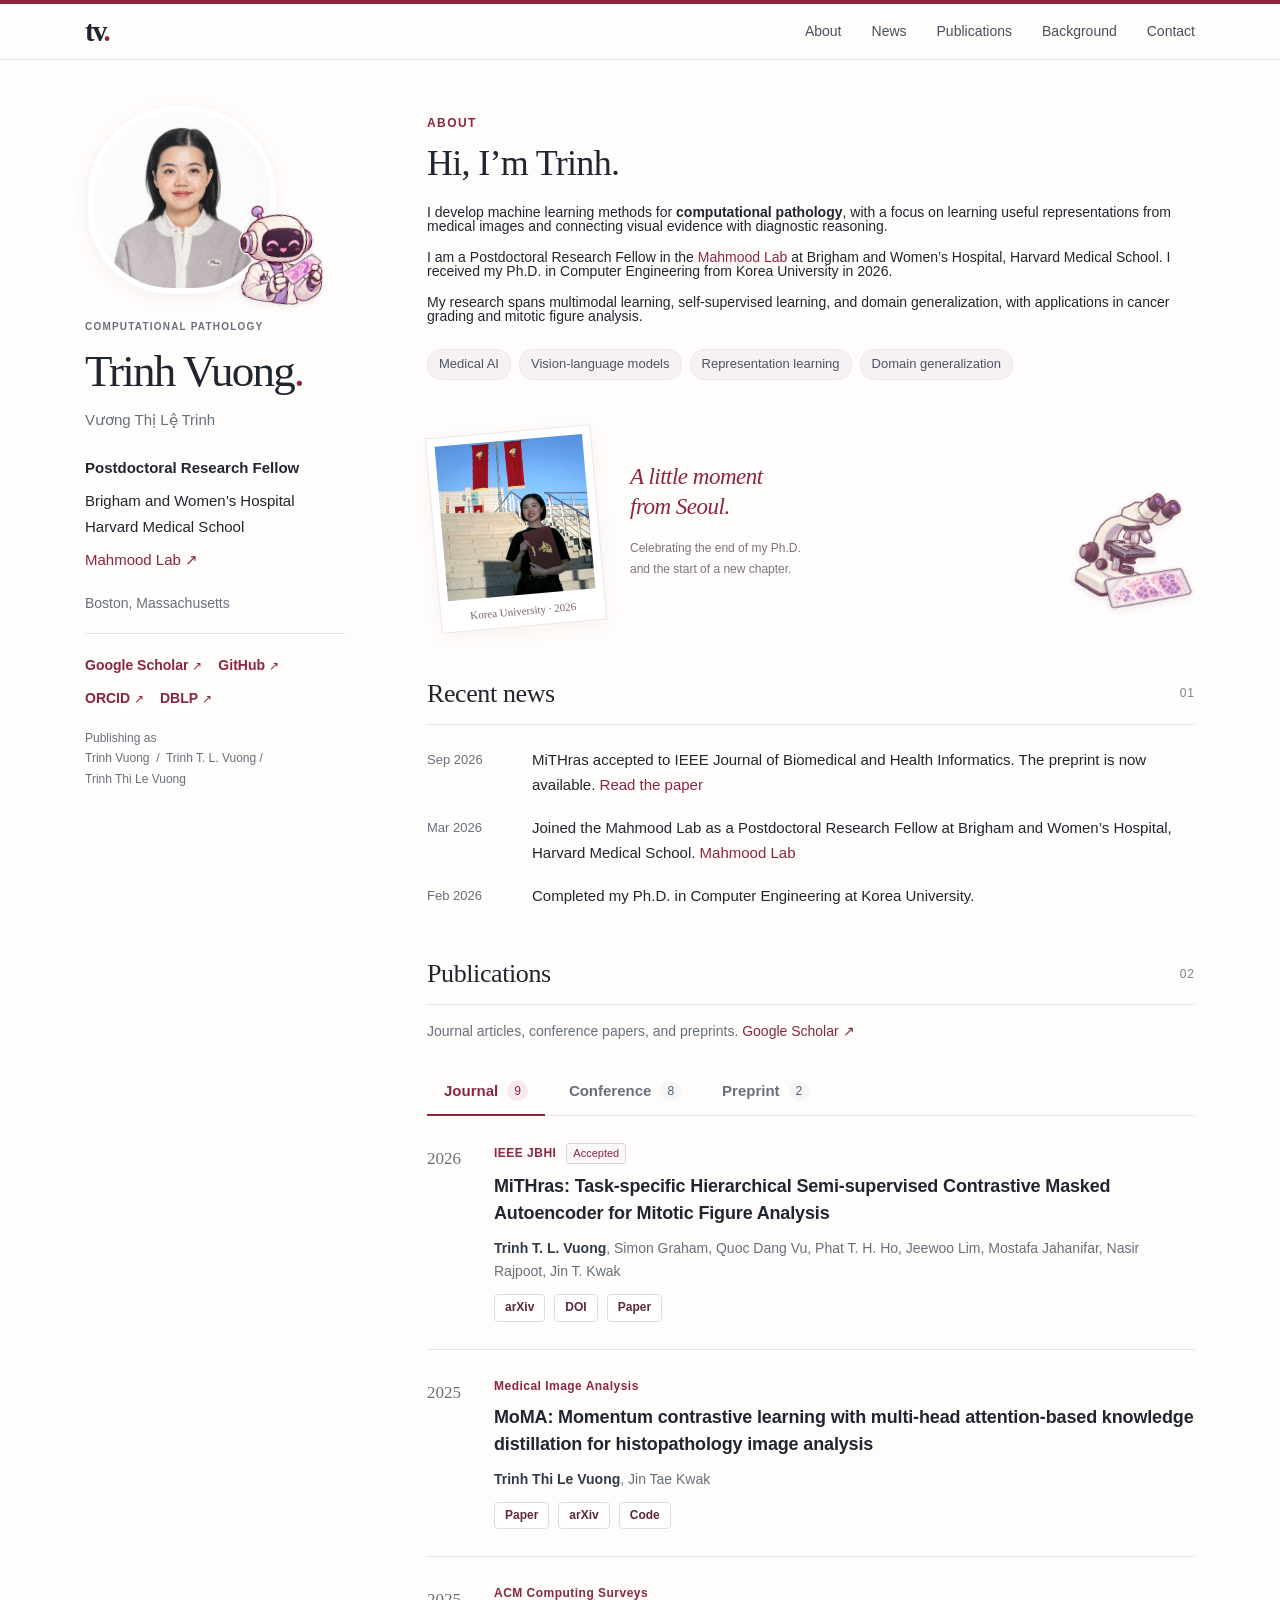
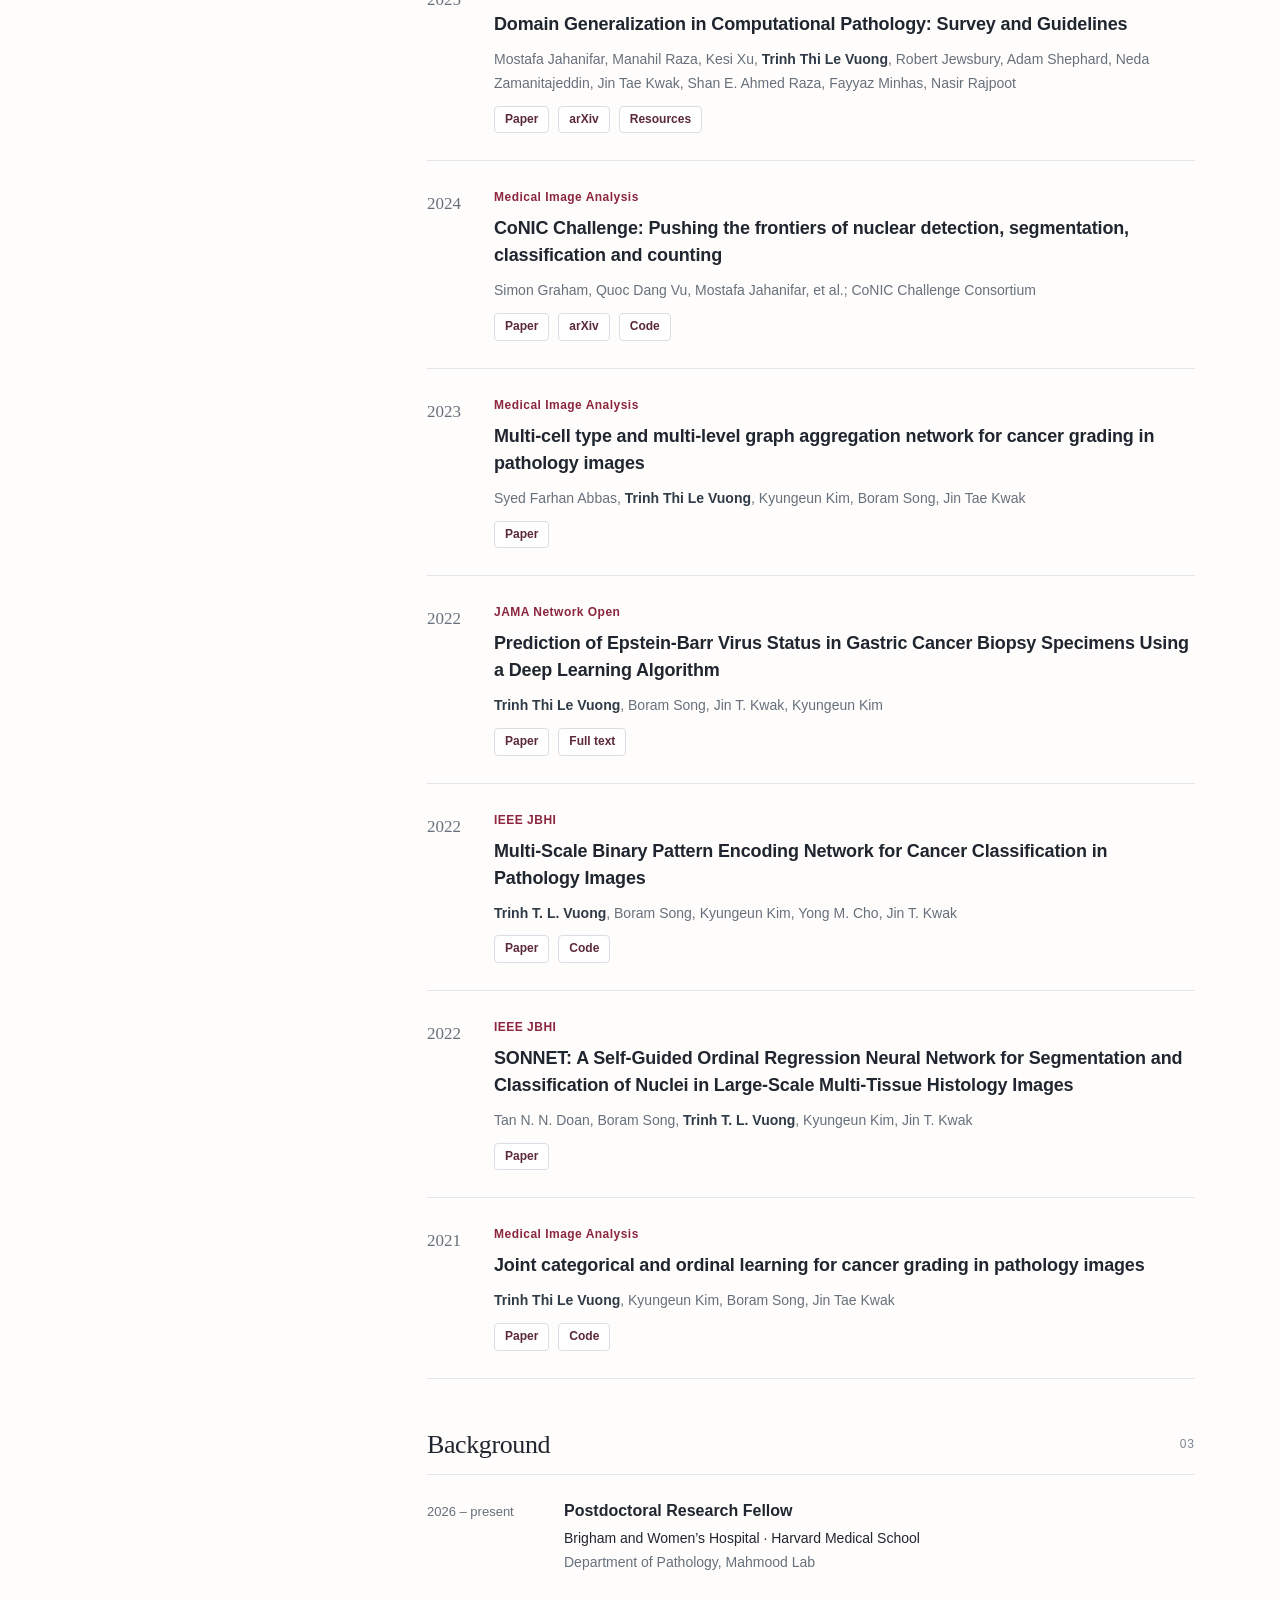
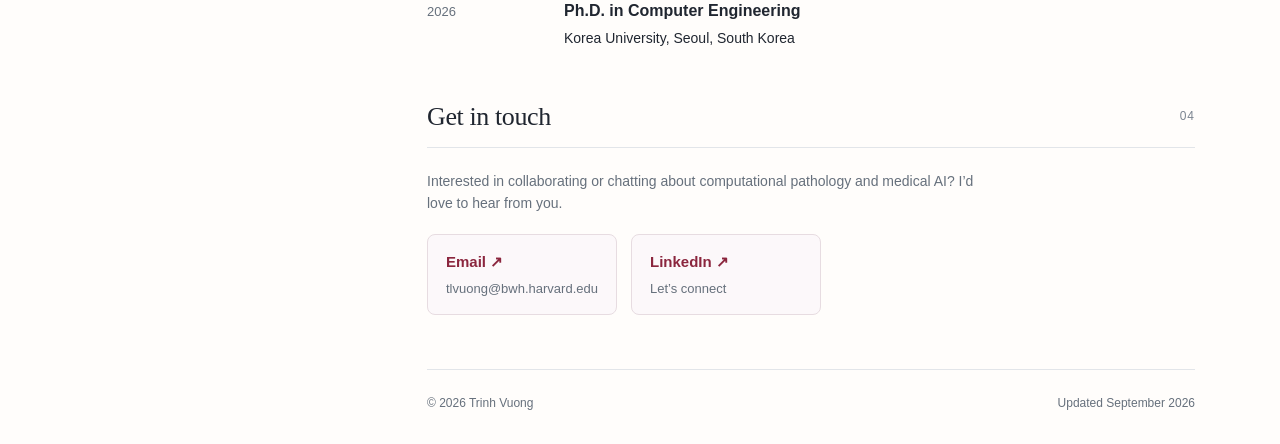
==== commit e4b09211: "Reorder publishing names and place full name on a new line" ====
--- a/docs/index.html
+++ b/docs/index.html
@@ -22,7 +22,7 @@
 <a class="lab-link" href="https://faisal.ai/">Mahmood Lab <span aria-hidden="true">↗</span></a>
 <p class="location">Boston, Massachusetts</p>
 <div class="profile-links"><a href="https://scholar.google.ca/citations?hl=en&amp;user=trFdwLkAAAAJ">Google Scholar <span aria-hidden="true">↗</span></a><a href="https://github.com/trinhvg">GitHub <span aria-hidden="true">↗</span></a><a href="https://orcid.org/0000-0002-0775-2884">ORCID <span aria-hidden="true">↗</span></a><a href="https://dblp.org/pid/302/5576.html">DBLP <span aria-hidden="true">↗</span></a></div>
-<p class="name-note">Publishing as<br>Trinh Vuong / Trinh Thi Le Vuong / Trinh T. L. Vuong</p>
+<p class="name-note">Publishing as<br>Trinh Vuong&nbsp; / &nbsp;Trinh T. L. Vuong /<br>Trinh Thi Le Vuong</p>
 </aside>
 <main id="main">
 <section id="about" class="about" aria-labelledby="about-heading"><p class="eyebrow section-kicker">ABOUT</p><h2 id="about-heading">Hi, I’m Trinh.</h2>
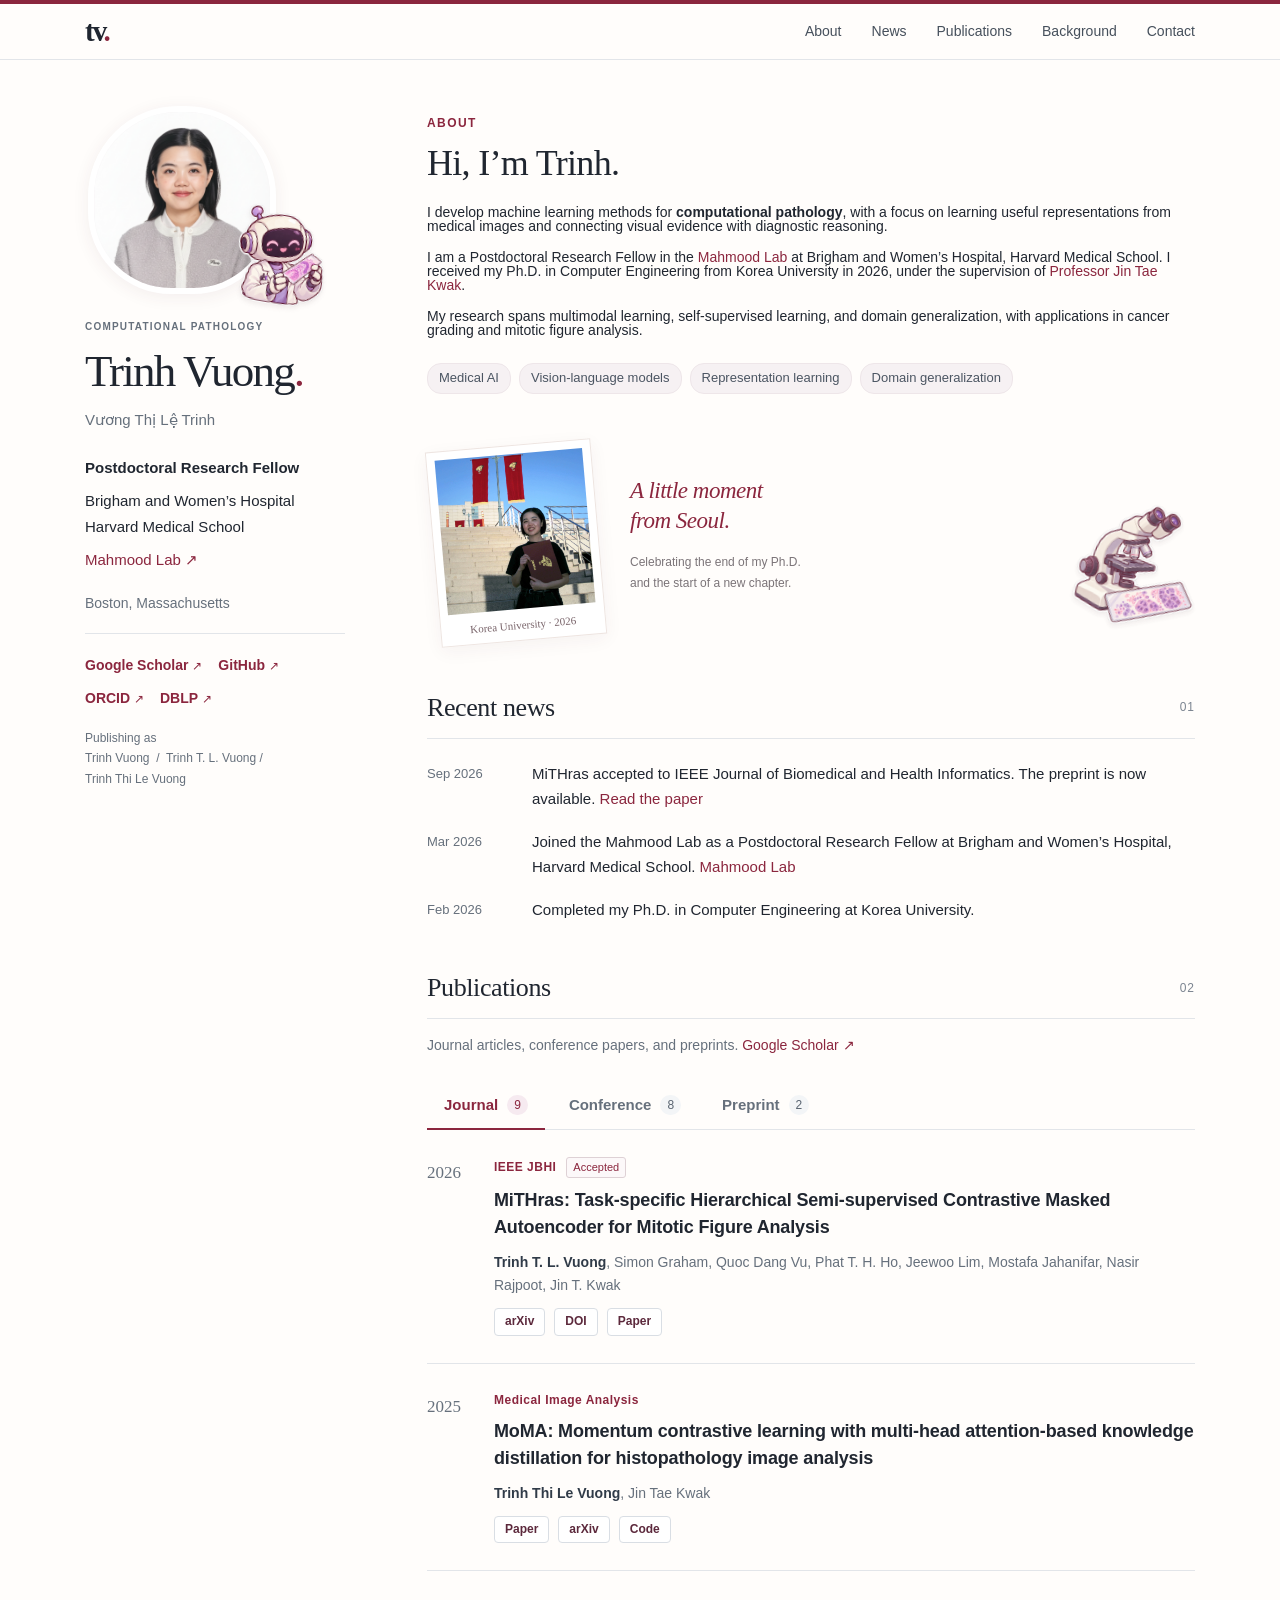
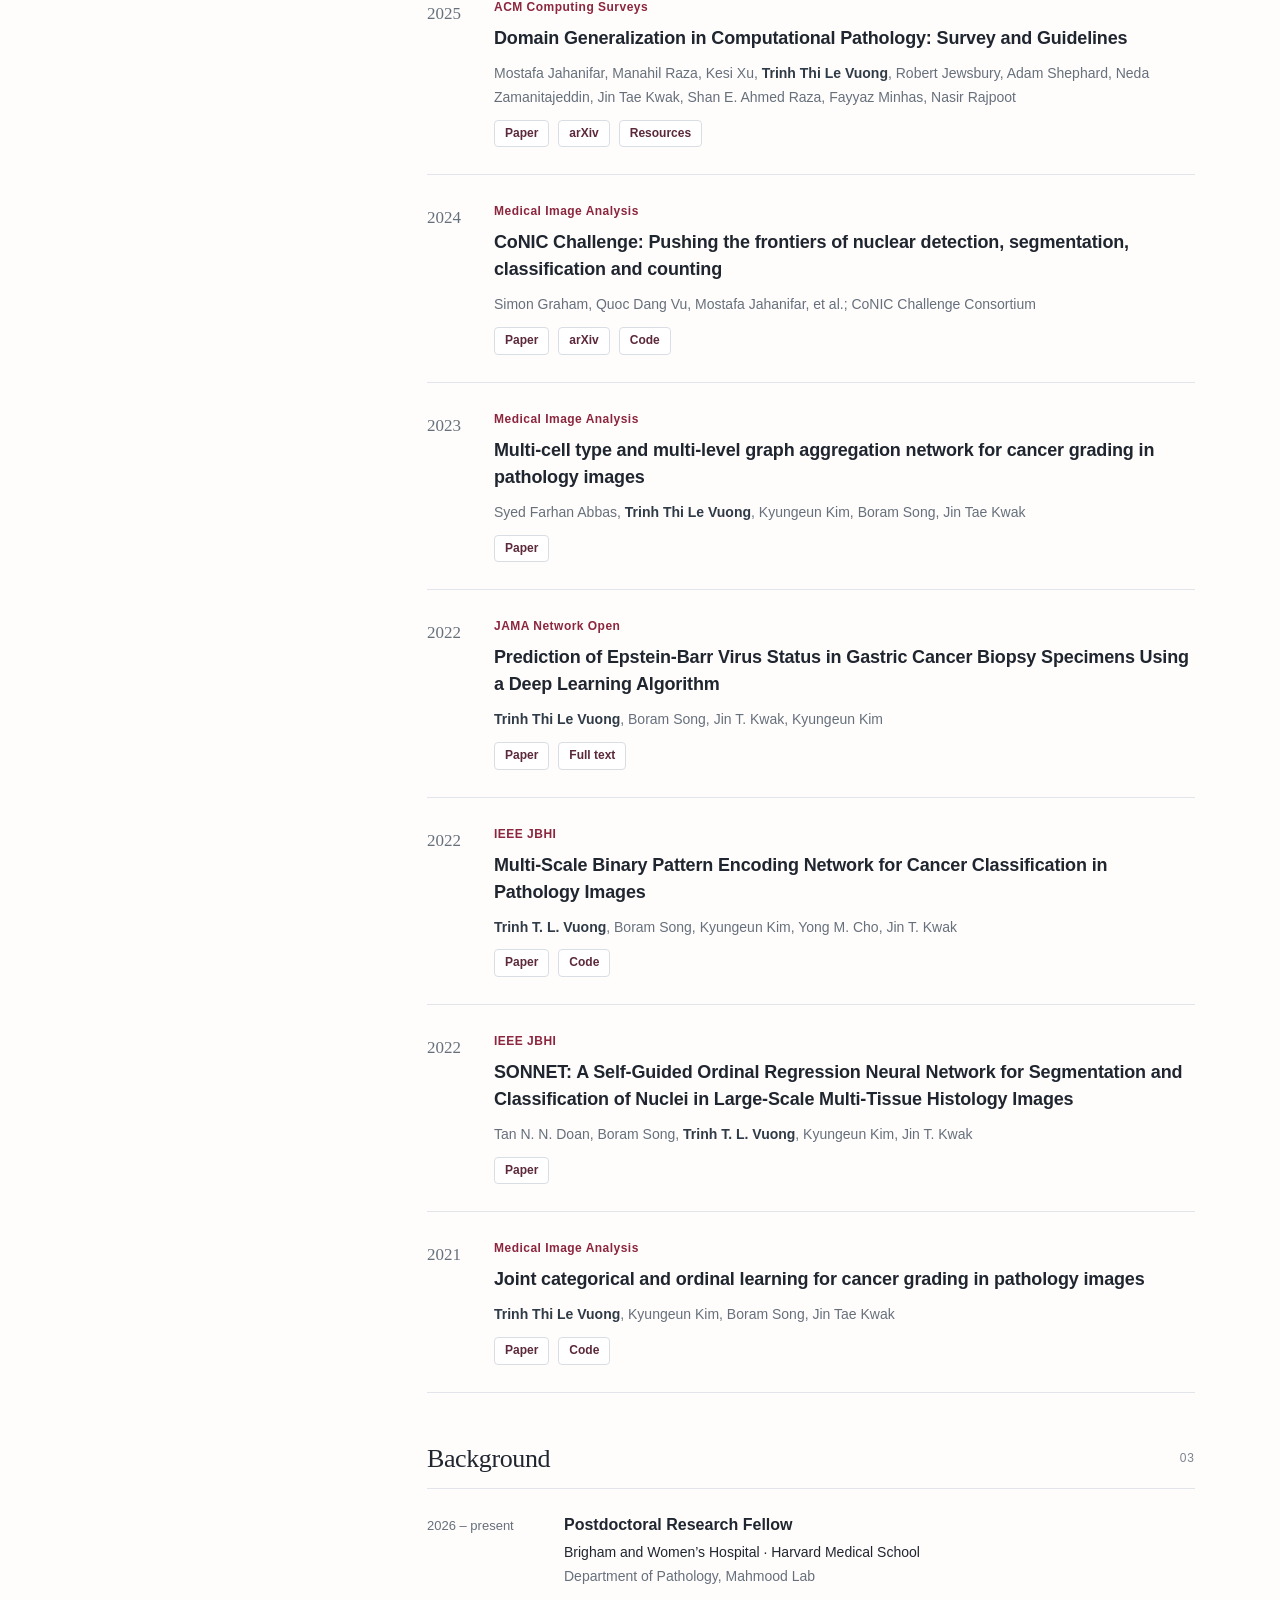
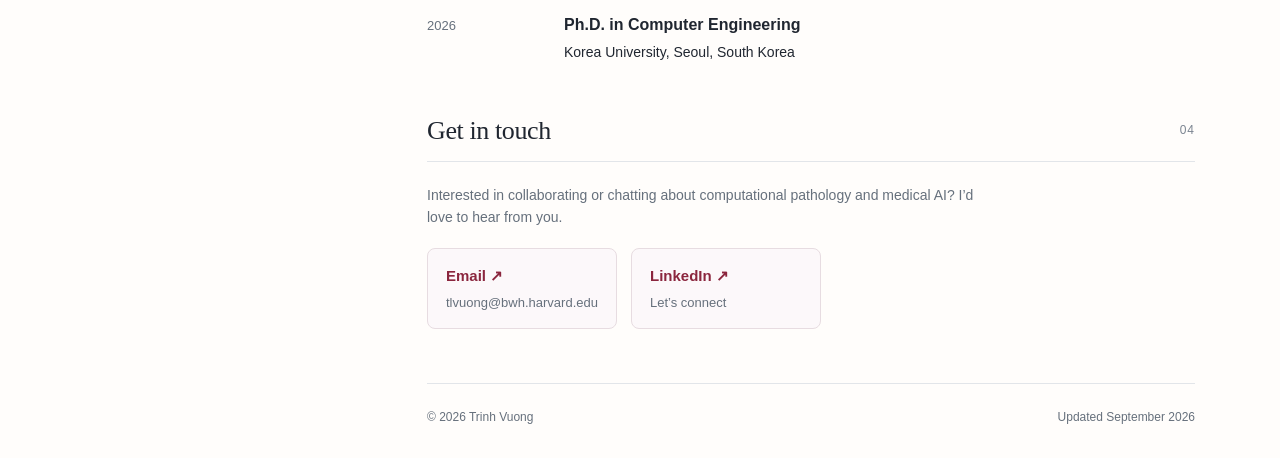
==== commit 954660fb: "Add PhD supervisor Jin Tae Kwak and link to his website" ====
--- a/docs/index.html
+++ b/docs/index.html
@@ -27,7 +27,7 @@
 <main id="main">
 <section id="about" class="about" aria-labelledby="about-heading"><p class="eyebrow section-kicker">ABOUT</p><h2 id="about-heading">Hi, I’m Trinh.</h2>
 <p class="intro">I develop machine learning methods for <strong>computational pathology</strong>, with a focus on learning useful representations from medical images and connecting visual evidence with diagnostic reasoning.</p>
-<p>I am a Postdoctoral Research Fellow in the <a href="https://faisal.ai/">Mahmood Lab</a> at Brigham and Women’s Hospital, Harvard Medical School. I received my Ph.D. in Computer Engineering from Korea University in 2026.</p>
+<p>I am a Postdoctoral Research Fellow in the <a href="https://faisal.ai/">Mahmood Lab</a> at Brigham and Women’s Hospital, Harvard Medical School. I received my Ph.D. in Computer Engineering from Korea University in 2026, under the supervision of <a href="https://kwaklab.net/PI.html">Professor Jin Tae Kwak</a>.</p>
 <p>My research spans multimodal learning, self-supervised learning, and domain generalization, with applications in cancer grading and mitotic figure analysis.</p>
 <div class="interests" aria-label="Research interests"><span>Medical AI</span><span>Vision-language models</span><span>Representation learning</span><span>Domain generalization</span></div>
 <div class="personal-note">
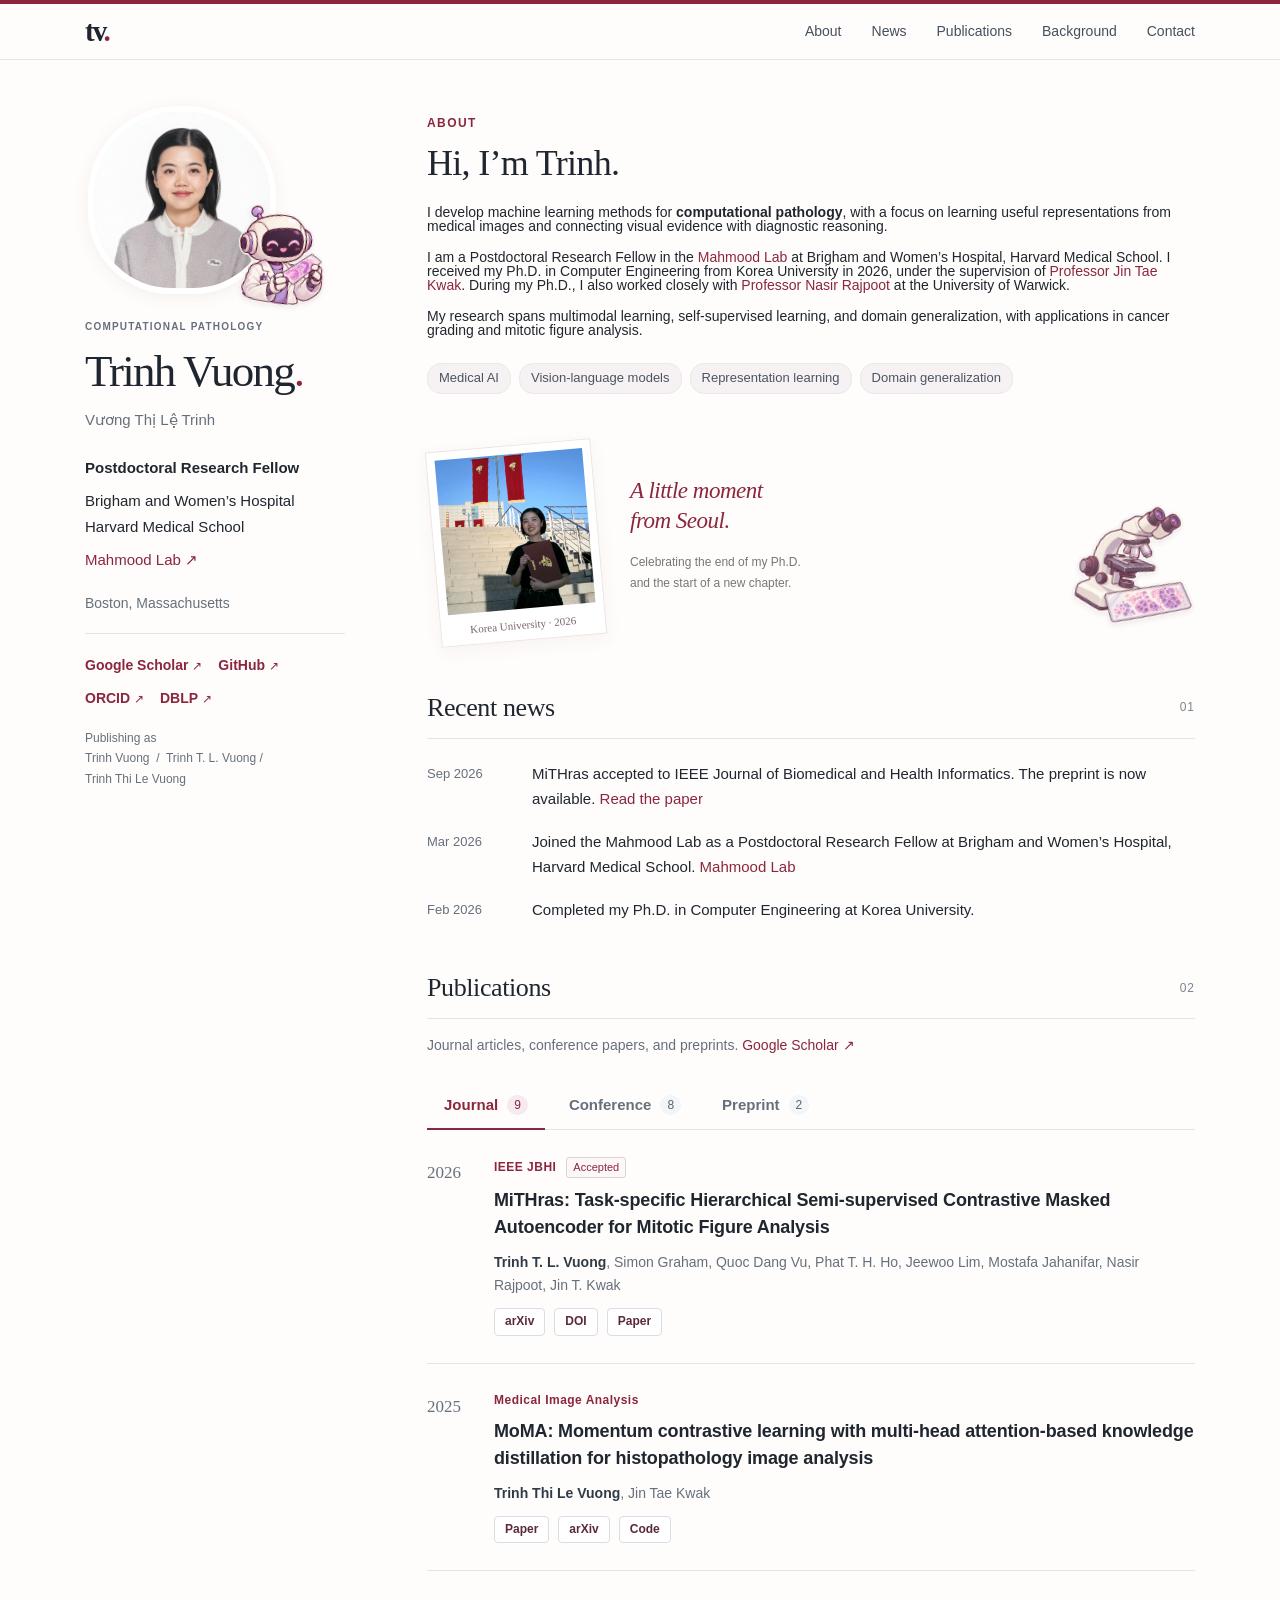
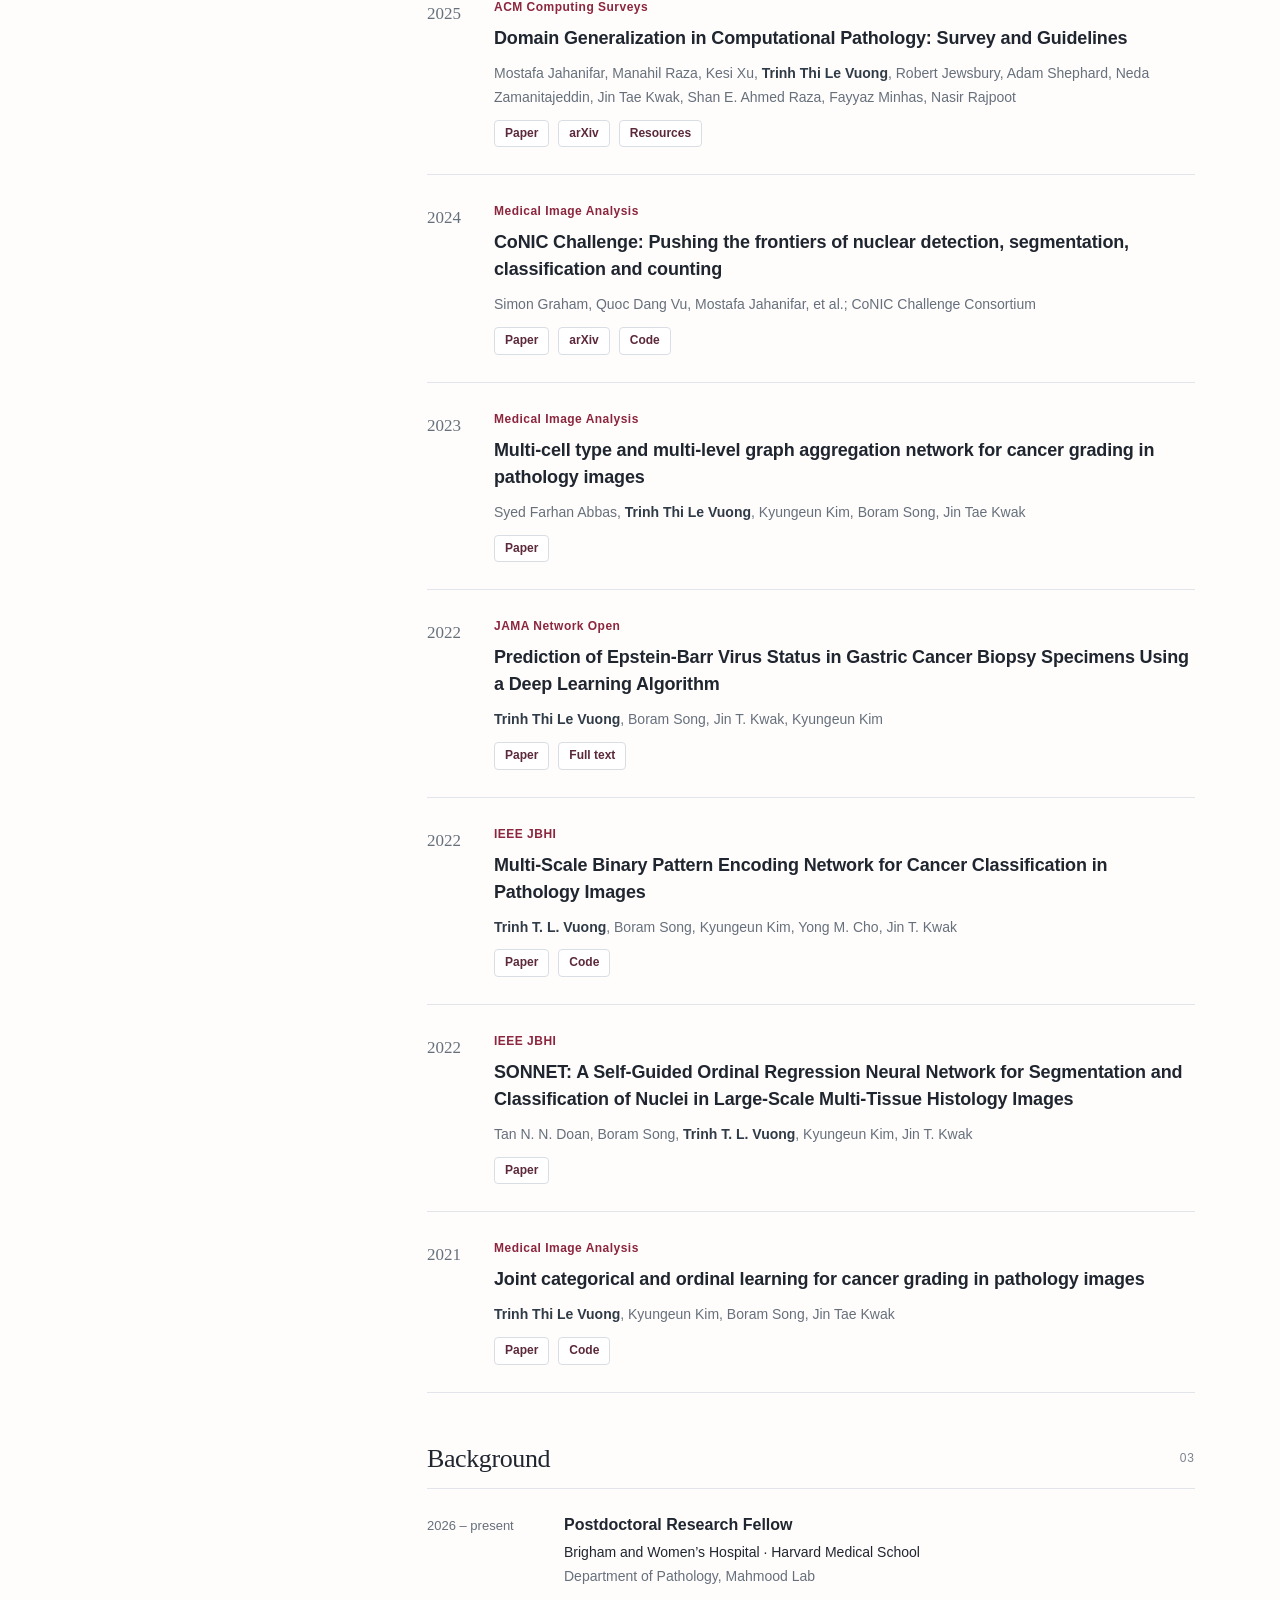
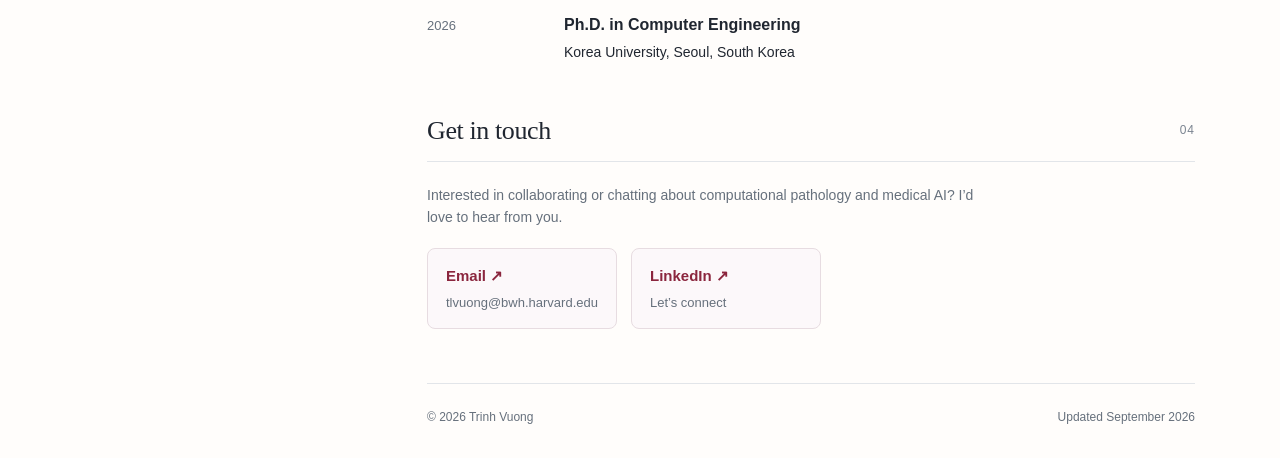
==== commit 299d0a7d: "Mention PhD collaboration with Nasir Rajpoot and link his profile" ====
--- a/docs/index.html
+++ b/docs/index.html
@@ -27,7 +27,7 @@
 <main id="main">
 <section id="about" class="about" aria-labelledby="about-heading"><p class="eyebrow section-kicker">ABOUT</p><h2 id="about-heading">Hi, I’m Trinh.</h2>
 <p class="intro">I develop machine learning methods for <strong>computational pathology</strong>, with a focus on learning useful representations from medical images and connecting visual evidence with diagnostic reasoning.</p>
-<p>I am a Postdoctoral Research Fellow in the <a href="https://faisal.ai/">Mahmood Lab</a> at Brigham and Women’s Hospital, Harvard Medical School. I received my Ph.D. in Computer Engineering from Korea University in 2026, under the supervision of <a href="https://kwaklab.net/PI.html">Professor Jin Tae Kwak</a>.</p>
+<p>I am a Postdoctoral Research Fellow in the <a href="https://faisal.ai/">Mahmood Lab</a> at Brigham and Women’s Hospital, Harvard Medical School. I received my Ph.D. in Computer Engineering from Korea University in 2026, under the supervision of <a href="https://kwaklab.net/PI.html">Professor Jin Tae Kwak</a>. During my Ph.D., I also worked closely with <a href="https://warwick.ac.uk/fac/sci/dcs/people/Nasir_Rajpoot/">Professor Nasir Rajpoot</a> at the University of Warwick.</p>
 <p>My research spans multimodal learning, self-supervised learning, and domain generalization, with applications in cancer grading and mitotic figure analysis.</p>
 <div class="interests" aria-label="Research interests"><span>Medical AI</span><span>Vision-language models</span><span>Representation learning</span><span>Domain generalization</span></div>
 <div class="personal-note">
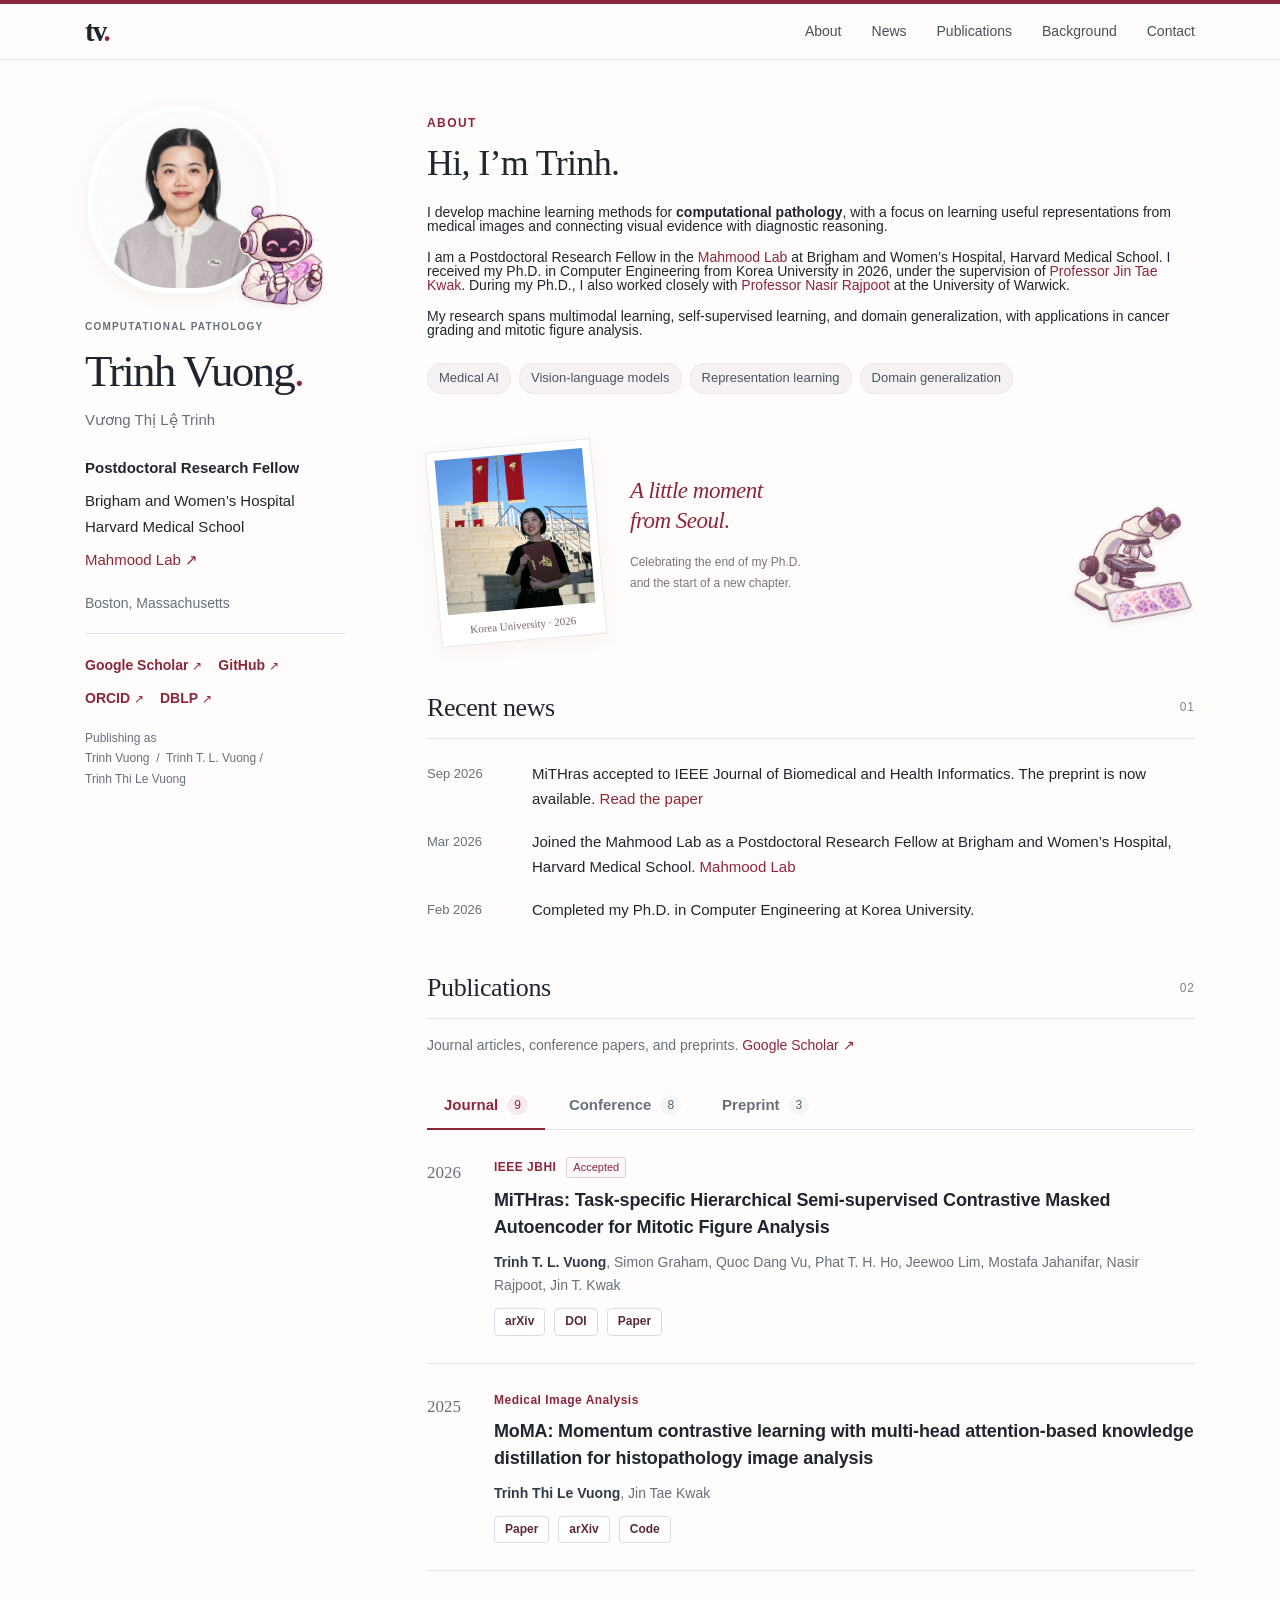
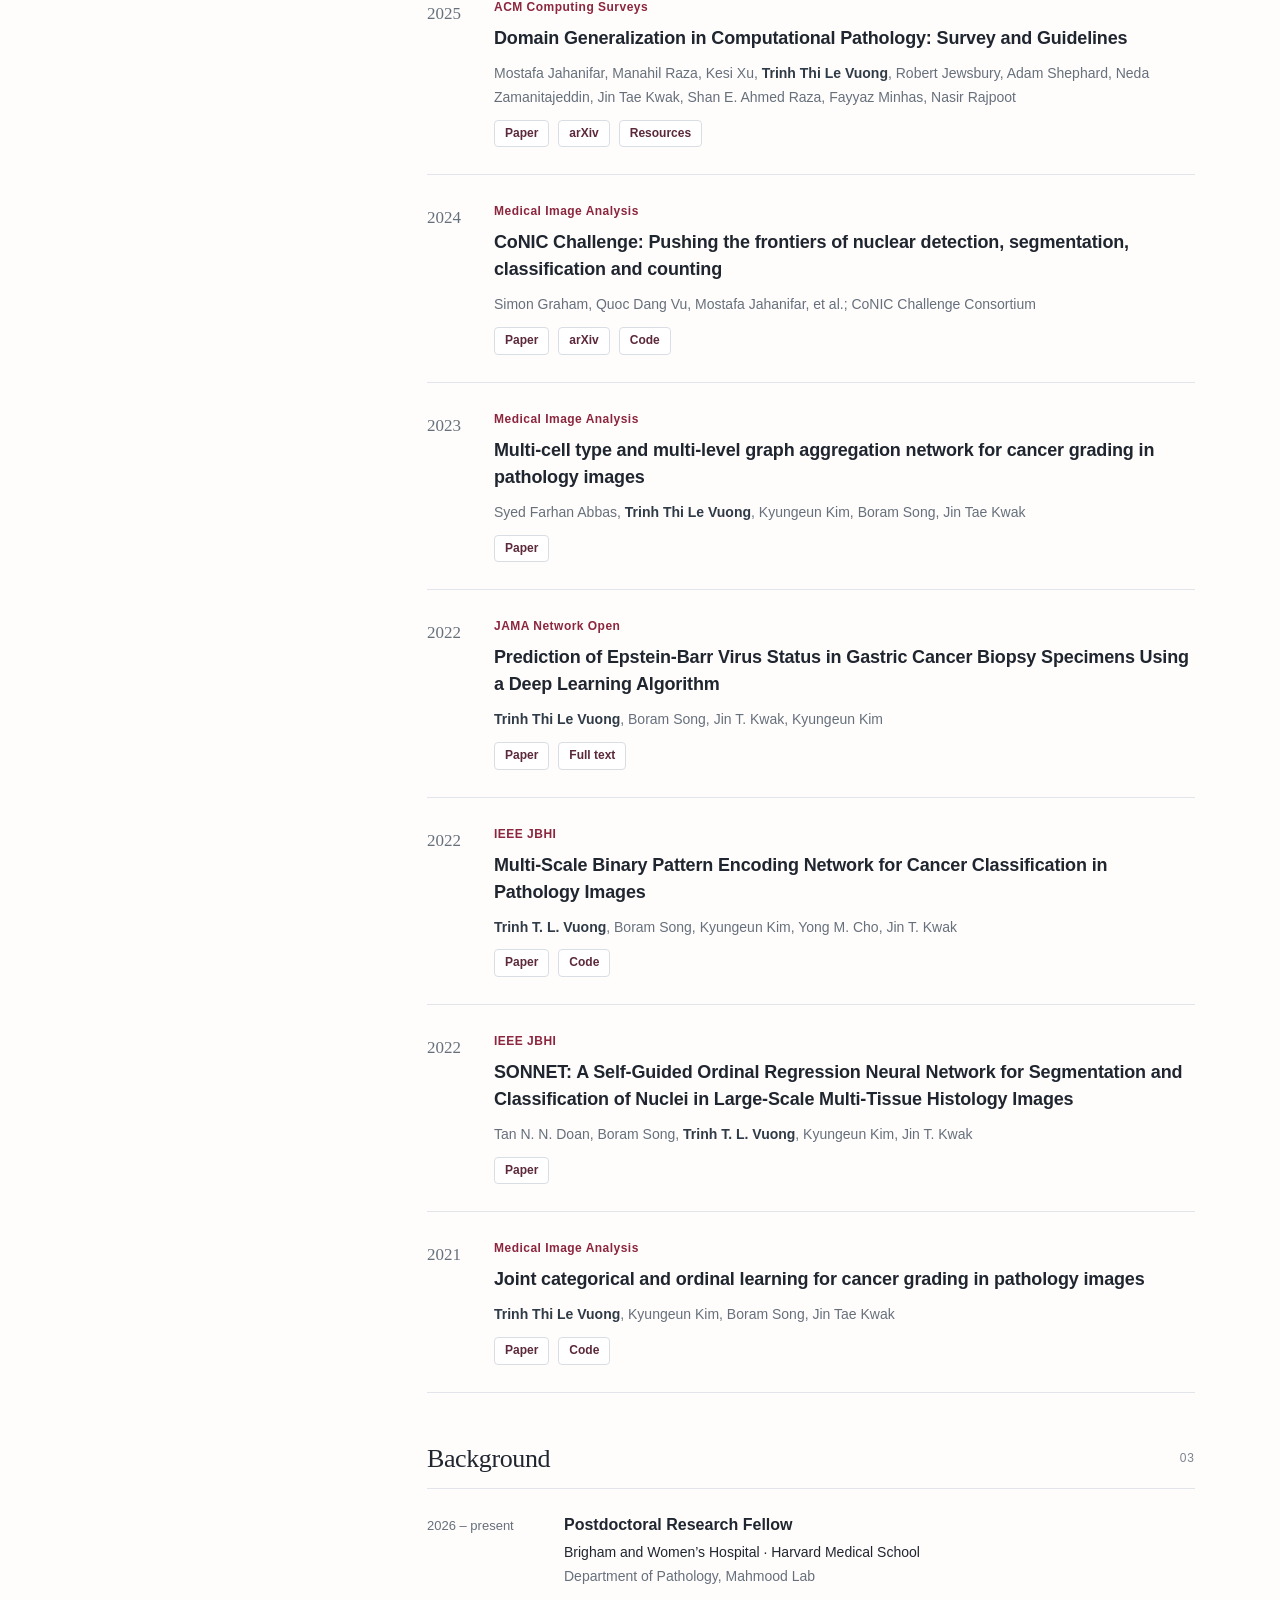
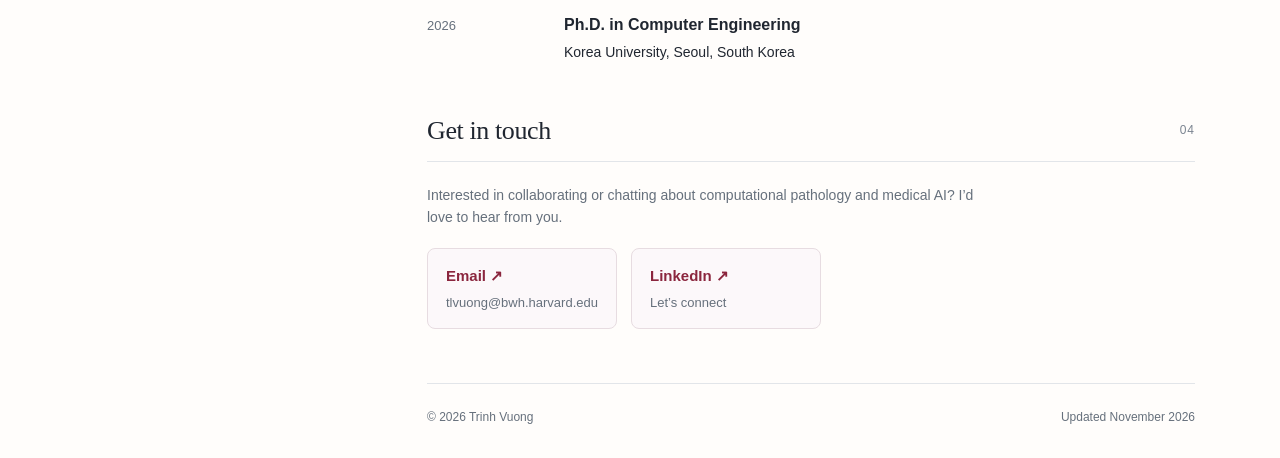
==== commit 2037a15f: "Add Clinical System One preprint to publications" ====
--- a/docs/index.html
+++ b/docs/index.html
@@ -43,7 +43,7 @@
 <div class="publication-tabs" role="tablist" aria-label="Publication type" hidden>
 <button type="button" id="journal-tab" role="tab" aria-selected="true" aria-controls="journal-panel" tabindex="0">Journal <span class="tab-count">9</span></button>
 <button type="button" id="conference-tab" role="tab" aria-selected="false" aria-controls="conference-panel" tabindex="-1">Conference <span class="tab-count">8</span></button>
-<button type="button" id="preprint-tab" role="tab" aria-selected="false" aria-controls="preprint-panel" tabindex="-1">Preprint <span class="tab-count">2</span></button>
+<button type="button" id="preprint-tab" role="tab" aria-selected="false" aria-controls="preprint-panel" tabindex="-1">Preprint <span class="tab-count">3</span></button>
 </div>
 <div id="journal-panel" class="publications" role="tabpanel" aria-labelledby="journal-tab" tabindex="0"><h3 class="fallback-heading">Journal papers</h3><article class="publication"><div class="pub-year">2026</div><div class="pub-body"><div class="venue">IEEE JBHI<span class="status">Accepted</span></div><h3><a class="" href="https://arxiv.org/abs/2609.24736">MiTHras: Task-specific Hierarchical Semi-supervised Contrastive Masked Autoencoder for Mitotic Figure Analysis</a></h3><p class="authors"><strong>Trinh T. L. Vuong</strong>, Simon Graham, Quoc Dang Vu, Phat T. H. Ho, Jeewoo Lim, Mostafa Jahanifar, Nasir Rajpoot, Jin T. Kwak</p><div class="paper-links"><a class="paper-link" href="https://arxiv.org/abs/2609.24736">arXiv</a><a class="paper-link" href="https://doi.org/10.1109/JBHI.2026.3736928">DOI</a><a class="paper-link" href="https://ieeexplore.ieee.org/document/11704105">Paper</a></div></div></article>
 <article class="publication"><div class="pub-year">2025</div><div class="pub-body"><div class="venue">Medical Image Analysis</div><h3><a class="" href="https://doi.org/10.1016/j.media.2024.103421">MoMA: Momentum contrastive learning with multi-head attention-based knowledge distillation for histopathology image analysis</a></h3><p class="authors"><strong>Trinh Thi Le Vuong</strong>, Jin Tae Kwak</p><div class="paper-links"><a class="paper-link" href="https://doi.org/10.1016/j.media.2024.103421">Paper</a><a class="paper-link" href="https://arxiv.org/abs/2308.16561">arXiv</a><a class="paper-link" href="https://github.com/trinhvg/MoMA">Code</a></div></div></article>
@@ -62,7 +62,8 @@
 <article class="publication"><div class="pub-year">2022</div><div class="pub-body"><div class="venue">Medical Computer Vision · ECCV Workshop</div><h3><a class="" href="https://arxiv.org/abs/2208.11052">IMPaSh: A Novel Domain-Shift Resistant Representation for Colorectal Cancer Tissue Classification</a></h3><p class="authors"><strong>Trinh Thi Le Vuong</strong>, Quoc Dang Vu, Mostafa Jahanifar, Simon Graham, Jin Tae Kwak, Nasir Rajpoot</p><div class="paper-links"><a class="paper-link" href="https://arxiv.org/abs/2208.11052">Paper</a><a class="paper-link" href="https://github.com/trinhvg/IMPash">Code</a></div></div></article>
 <article class="publication"><div class="pub-year">2021</div><div class="pub-body"><div class="venue">MICCAI</div><h3><a class="" href="https://doi.org/10.1007/978-3-030-87237-3_52">Ranking Loss: A Ranking-Based Deep Neural Network for Colorectal Cancer Grading in Pathology Images</a></h3><p class="authors"><strong>Trinh Thi Le Vuong</strong>, Kyungeun Kim, Boram Song, Jin Tae Kwak</p><div class="paper-links"><a class="paper-link" href="https://doi.org/10.1007/978-3-030-87237-3_52">Paper</a></div></div></article>
 <article class="publication"><div class="pub-year">2020</div><div class="pub-body"><div class="venue">IEEE ICEIC</div><h3><a class="" href="https://ieeexplore.ieee.org/document/9051305/">Multi-task Deep Learning for Colon Cancer Grading</a></h3><p class="authors"><strong>Thi Le <strong>Trinh Vuong</strong></strong>, Daigeun Lee, Jin Tae Kwak, Kyungeun Kim</p><div class="paper-links"><a class="paper-link" href="https://ieeexplore.ieee.org/document/9051305/">Paper</a></div></div></article></div>
-<div id="preprint-panel" class="publications" role="tabpanel" aria-labelledby="preprint-tab" tabindex="0"><h3 class="fallback-heading">Preprints</h3><article class="publication"><div class="pub-year">2025</div><div class="pub-body"><div class="venue">arXiv<span class="status">Preprint</span></div><h3><a class="" href="https://arxiv.org/abs/2505.04192">ViDRiP-LLaVA: A Dataset and Benchmark for Diagnostic Reasoning from Pathology Videos</a></h3><p class="authors"><strong>Trinh T. L. Vuong</strong>, Jin Tae Kwak</p><div class="paper-links"><a class="paper-link" href="https://arxiv.org/abs/2505.04192">Paper</a><a class="paper-link" href="https://github.com/trinhvg/ViDRiP-LLaVA">Code</a></div></div></article>
+<div id="preprint-panel" class="publications" role="tabpanel" aria-labelledby="preprint-tab" tabindex="0"><h3 class="fallback-heading">Preprints</h3><article class="publication"><div class="pub-year">2026</div><div class="pub-body"><div class="venue">arXiv<span class="status">Preprint</span></div><h3><a class="" href="https://arxiv.org/abs/2610.27099">A general-purpose System One decision model for clinical records</a></h3><p class="authors">Andrew Zhang, <strong>Trinh T. L. Vuong</strong>, Sophia J. Wagner, Dongmin Bang, Tong Ding, Yuchang Su, Mary Cipperman, Christina S. Chen, Judith Lefkes, Ramin Kahidi, Ming Y. Lu, Caiwei Tian, Tianhao Luo, Jingnan Ma, Rowland Pettit, Long Phi Le, Faisal Mahmood</p><div class="paper-links"><a class="paper-link" href="https://arxiv.org/abs/2610.27099">Paper</a></div></div></article>
+<article class="publication"><div class="pub-year">2025</div><div class="pub-body"><div class="venue">arXiv<span class="status">Preprint</span></div><h3><a class="" href="https://arxiv.org/abs/2505.04192">ViDRiP-LLaVA: A Dataset and Benchmark for Diagnostic Reasoning from Pathology Videos</a></h3><p class="authors"><strong>Trinh T. L. Vuong</strong>, Jin Tae Kwak</p><div class="paper-links"><a class="paper-link" href="https://arxiv.org/abs/2505.04192">Paper</a><a class="paper-link" href="https://github.com/trinhvg/ViDRiP-LLaVA">Code</a></div></div></article>
 <article class="publication"><div class="pub-year">2025</div><div class="pub-body"><div class="venue">arXiv<span class="status">Preprint</span></div><h3><a class="" href="https://arxiv.org/abs/2510.22728">S-Chain: Structured Visual Chain-of-Thought For Medicine</a></h3><p class="authors">Khai Le-Duc, Duy M. H. Nguyen, Phuong T. H. Trinh, Tien-Phat Nguyen, Nghiem T. Diep, An Ngo, Tung Vu, <strong>Trinh Vuong</strong>, Anh-Tien Nguyen, Mau Nguyen, Van Trung Hoang, Khai-Nguyen Nguyen, Hy Nguyen, Chris Ngo, Anji Liu, Nhat Ho, Anne-Christin Hauschild, Khanh Xuan Nguyen, Thanh Nguyen-Tang, Pengtao Xie, Daniel Sonntag, James Zou, Mathias Niepert, Anh Totti Nguyen</p><div class="paper-links"><a class="paper-link" href="https://arxiv.org/abs/2510.22728">Paper</a><a class="paper-link" href="https://huggingface.co/datasets/leduckhai/S-Chain">Dataset</a></div></div></article></div></section>
 <section id="background" class="background-section" aria-labelledby="background-heading"><div class="section-heading"><h2 id="background-heading">Background</h2><span class="section-number" aria-hidden="true">03</span></div><div class="background-row"><span class="background-date">2026 – present</span><div><h3>Postdoctoral Research Fellow</h3><p>Brigham and Women’s Hospital · Harvard Medical School</p><p class="muted">Department of Pathology, Mahmood Lab</p></div></div><div class="background-row"><span class="background-date">2026</span><div><h3>Ph.D. in Computer Engineering</h3><p>Korea University, Seoul, South Korea</p></div></div></section>
 <section id="contact" class="contact-section" aria-labelledby="contact-heading">
@@ -73,7 +74,7 @@
 <a class="contact-link" href="https://www.linkedin.com/in/trinh-vuong-218812193/"><span class="contact-label">LinkedIn <span aria-hidden="true">↗</span></span><span class="contact-detail">Let’s connect</span></a>
 </div>
 </section>
-<footer><span>© 2026 Trinh Vuong</span><span>Updated September 2026</span></footer>
+<footer><span>© 2026 Trinh Vuong</span><span>Updated November 2026</span></footer>
 </main>
 </div>
 <script src="tabs.js" defer></script>
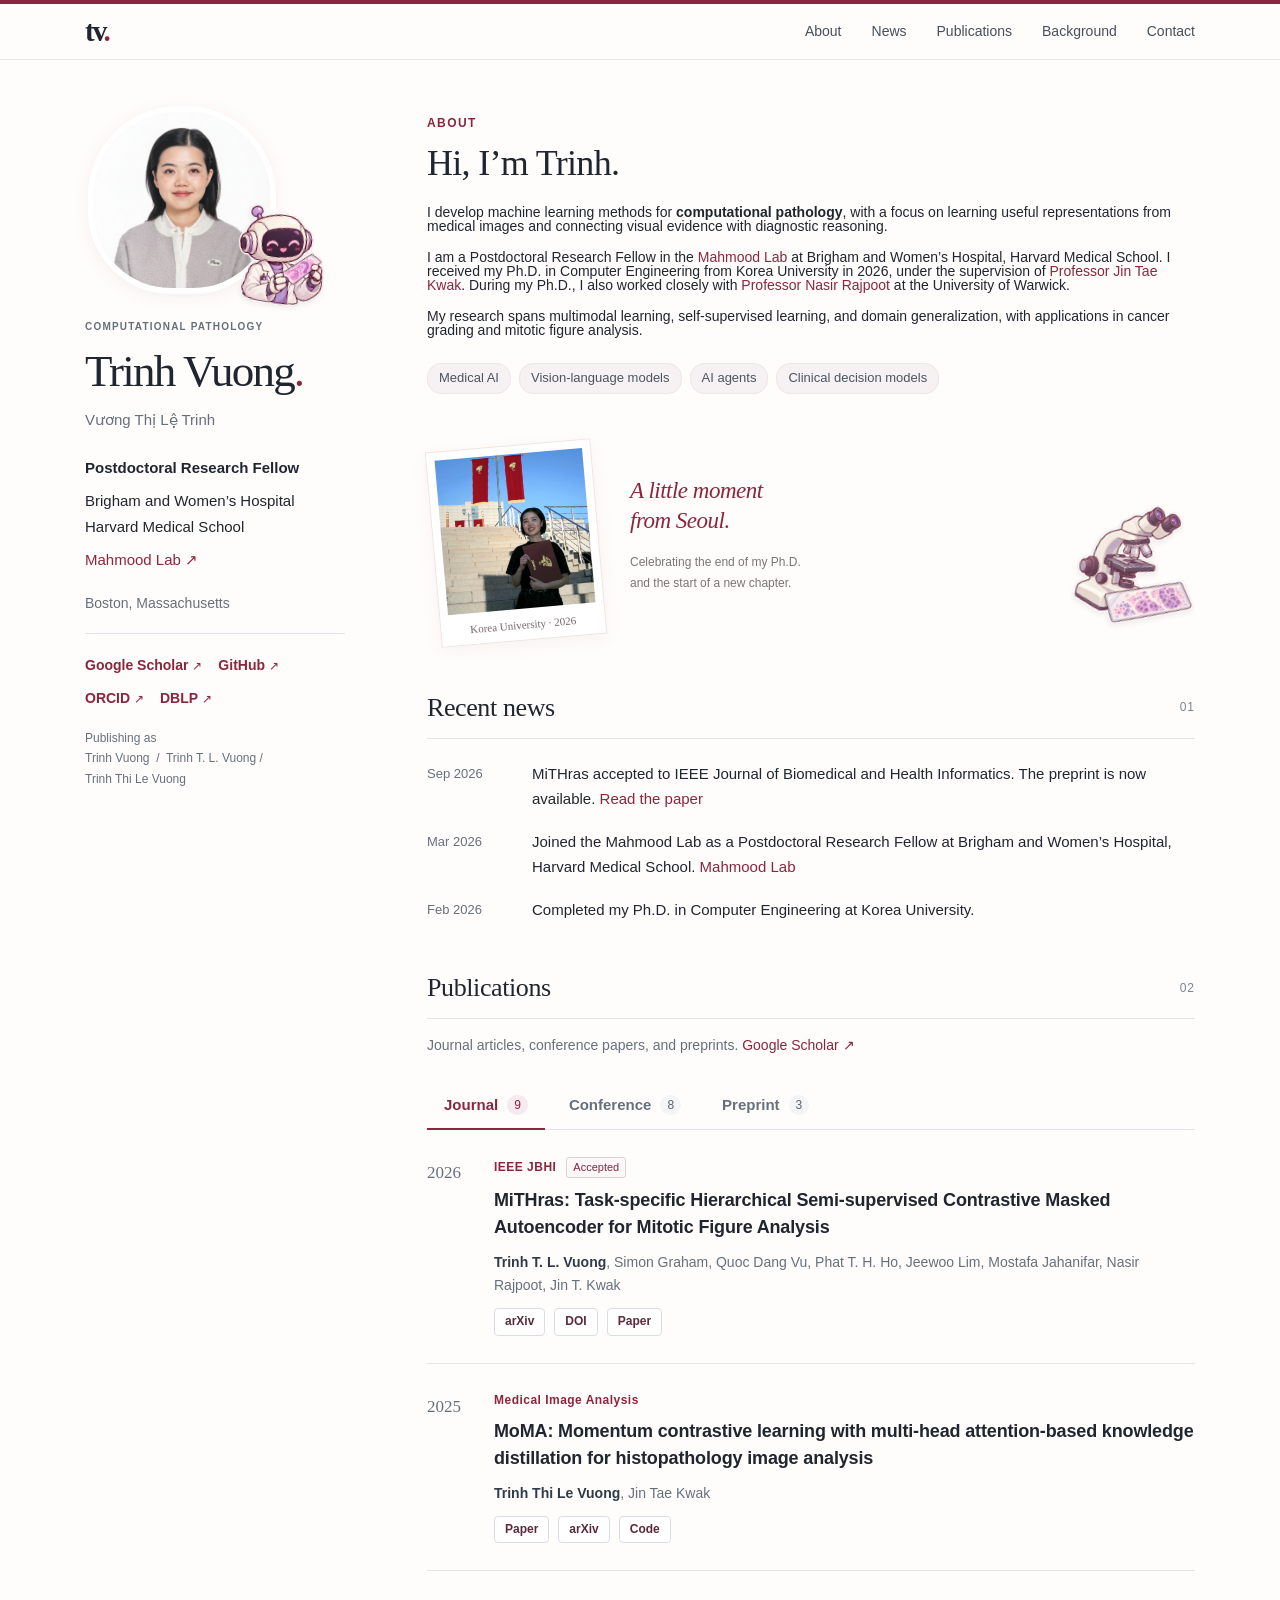
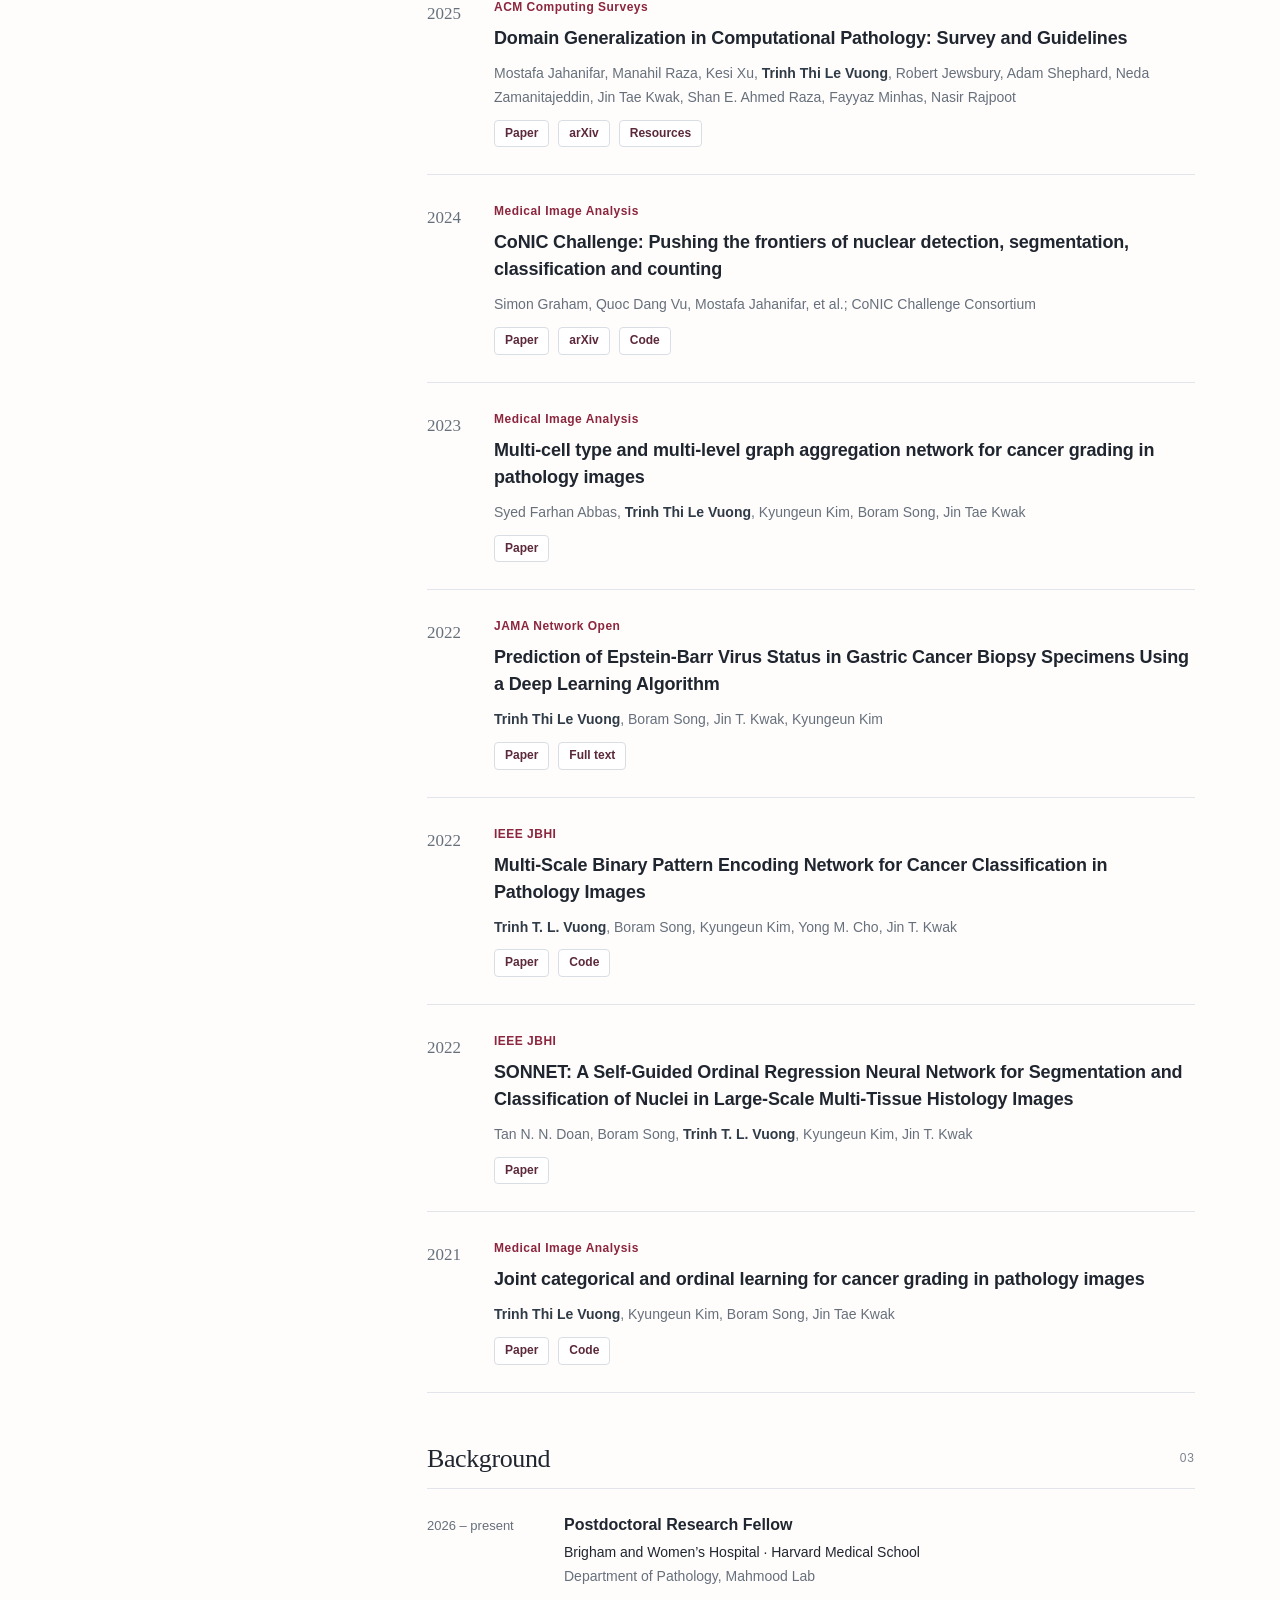
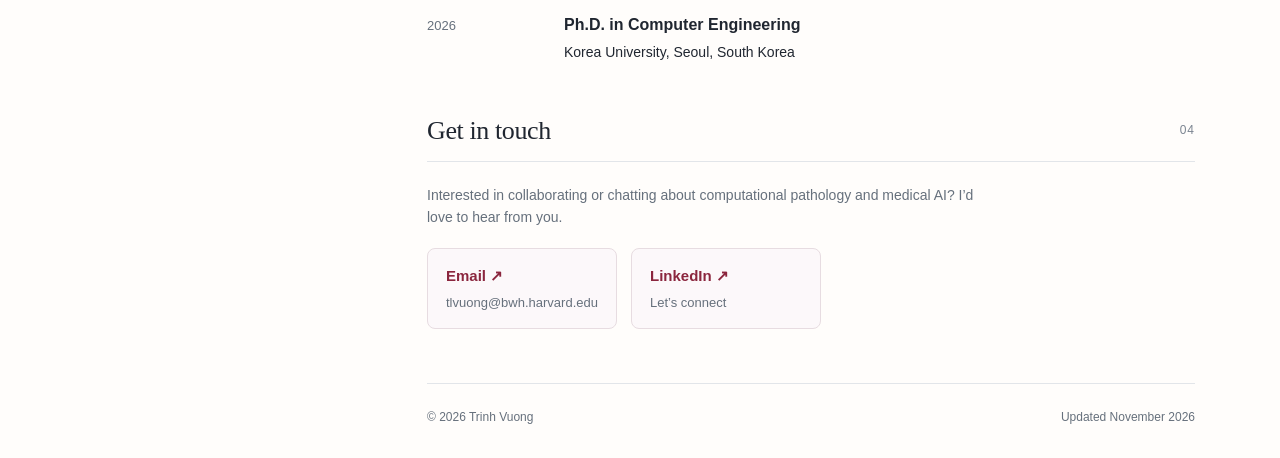
==== commit a0db0a12: "Refresh research tags for AI agents and clinical decision models" ====
--- a/docs/index.html
+++ b/docs/index.html
@@ -29,7 +29,7 @@
 <p class="intro">I develop machine learning methods for <strong>computational pathology</strong>, with a focus on learning useful representations from medical images and connecting visual evidence with diagnostic reasoning.</p>
 <p>I am a Postdoctoral Research Fellow in the <a href="https://faisal.ai/">Mahmood Lab</a> at Brigham and Women’s Hospital, Harvard Medical School. I received my Ph.D. in Computer Engineering from Korea University in 2026, under the supervision of <a href="https://kwaklab.net/PI.html">Professor Jin Tae Kwak</a>. During my Ph.D., I also worked closely with <a href="https://warwick.ac.uk/fac/sci/dcs/people/Nasir_Rajpoot/">Professor Nasir Rajpoot</a> at the University of Warwick.</p>
 <p>My research spans multimodal learning, self-supervised learning, and domain generalization, with applications in cancer grading and mitotic figure analysis.</p>
-<div class="interests" aria-label="Research interests"><span>Medical AI</span><span>Vision-language models</span><span>Representation learning</span><span>Domain generalization</span></div>
+<div class="interests" aria-label="Research interests"><span>Medical AI</span><span>Vision-language models</span><span>AI agents</span><span>Clinical decision models</span></div>
 <div class="personal-note">
 <figure class="photo-card"><img src="images/trinh-graduation.jpg" width="1600" height="1600" alt="Trinh holding her diploma on the steps at Korea University" loading="lazy"><figcaption>Korea University · 2026</figcaption></figure>
 <div class="photo-note"><p class="handwritten">A little moment<br>from Seoul.</p><p class="photo-caption">Celebrating the end of my Ph.D.<br>and the start of a new chapter.</p></div>
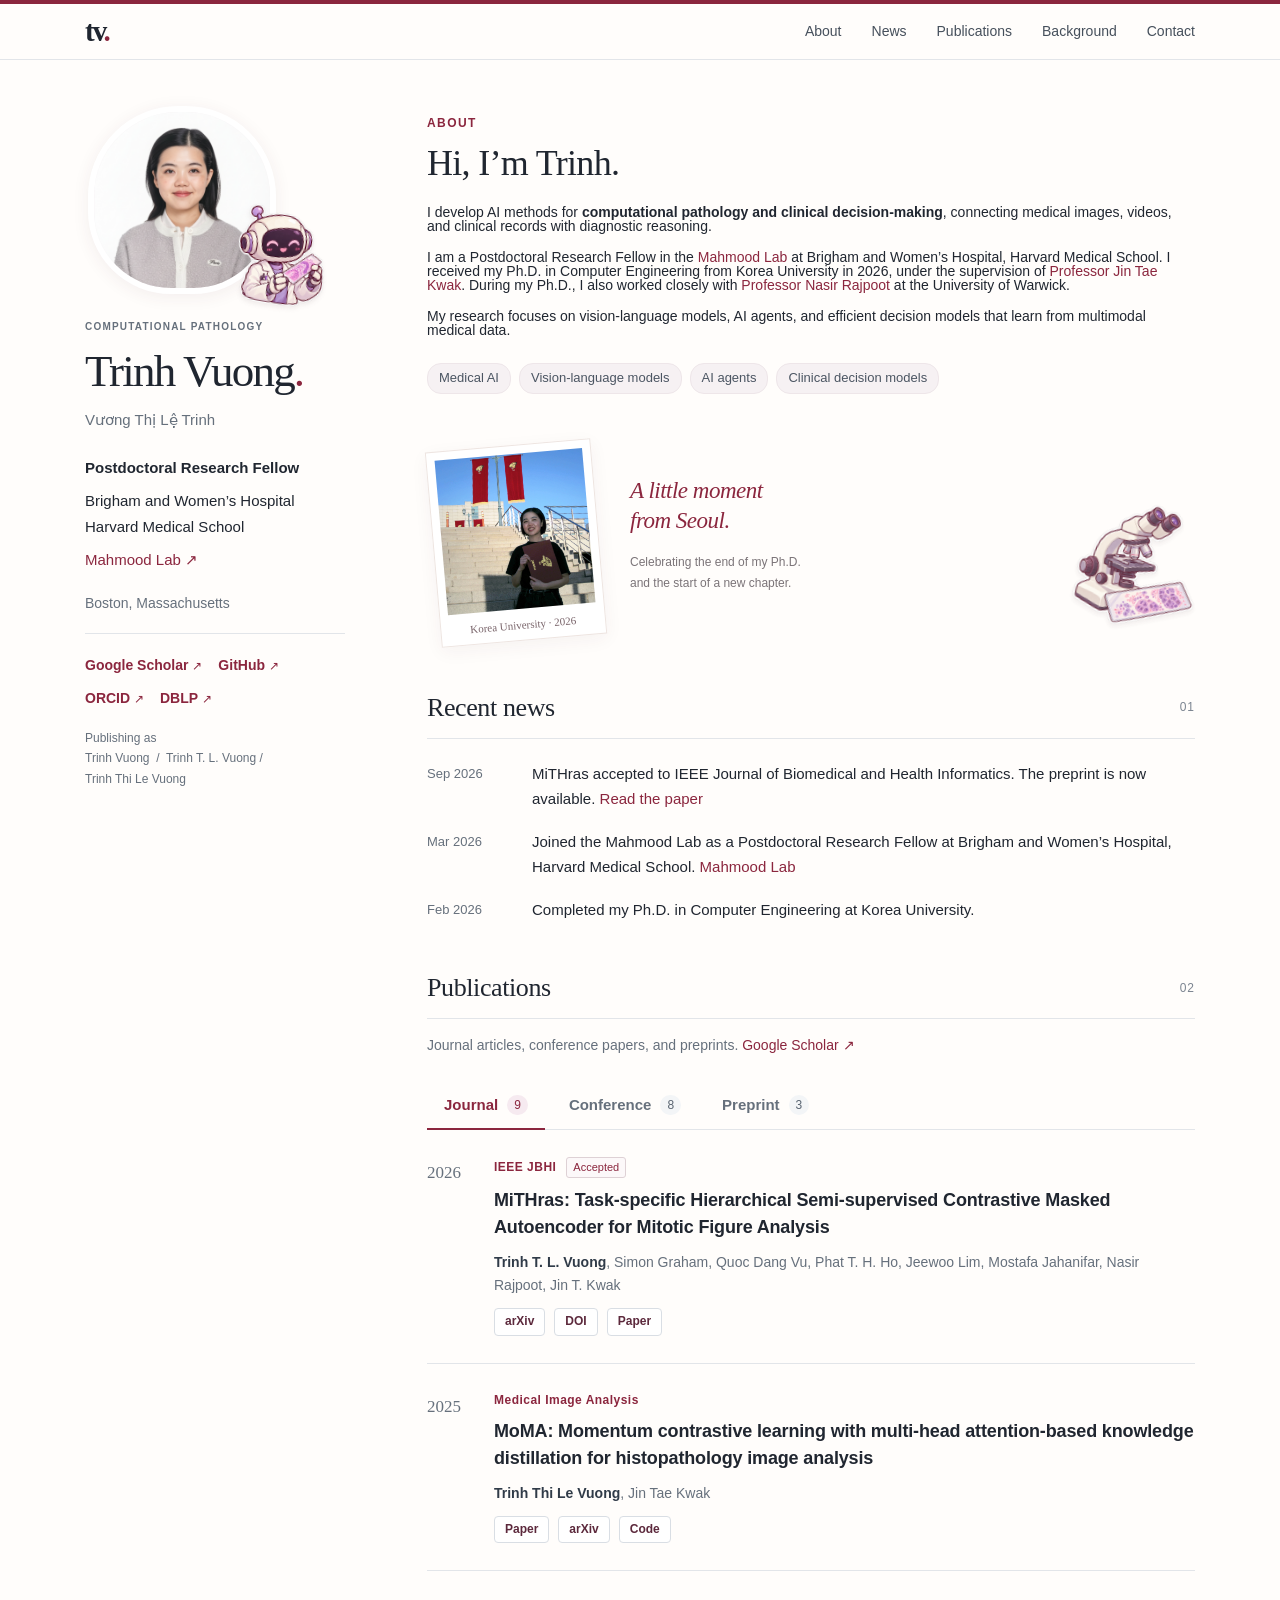
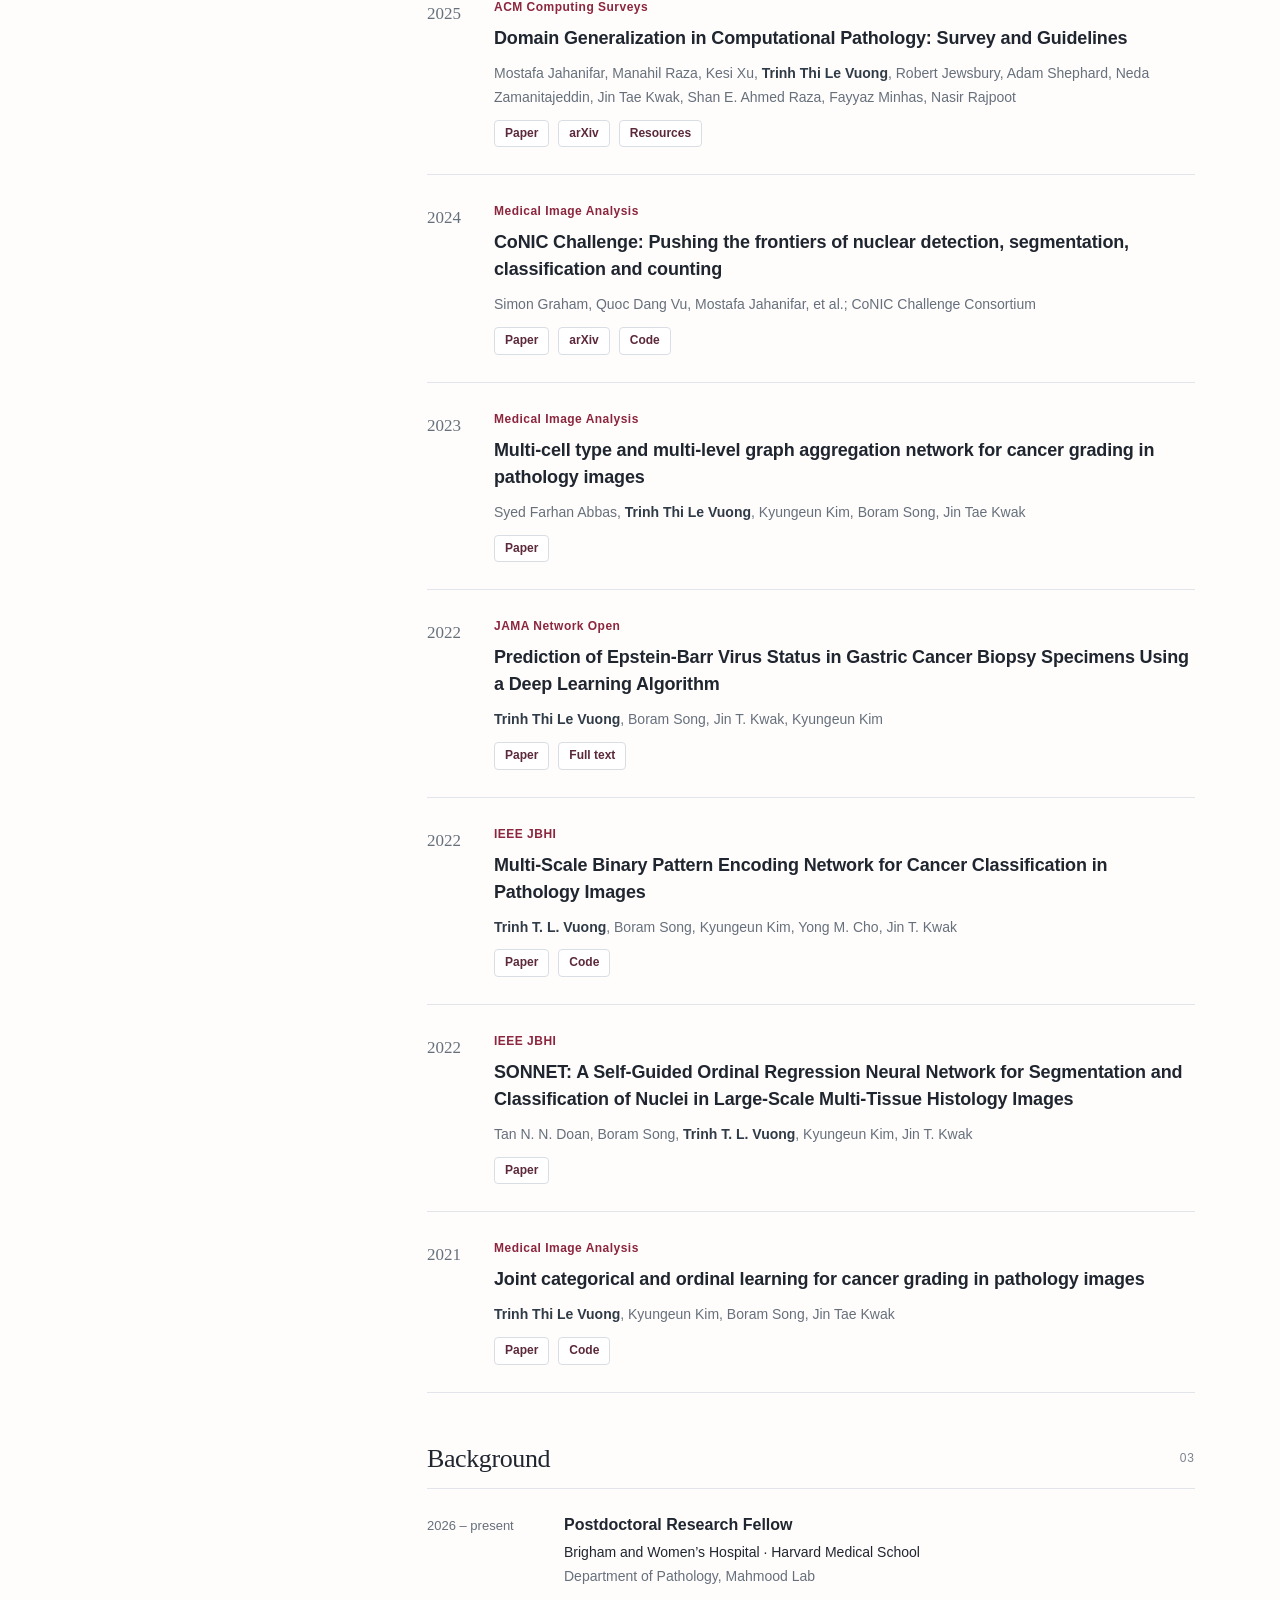
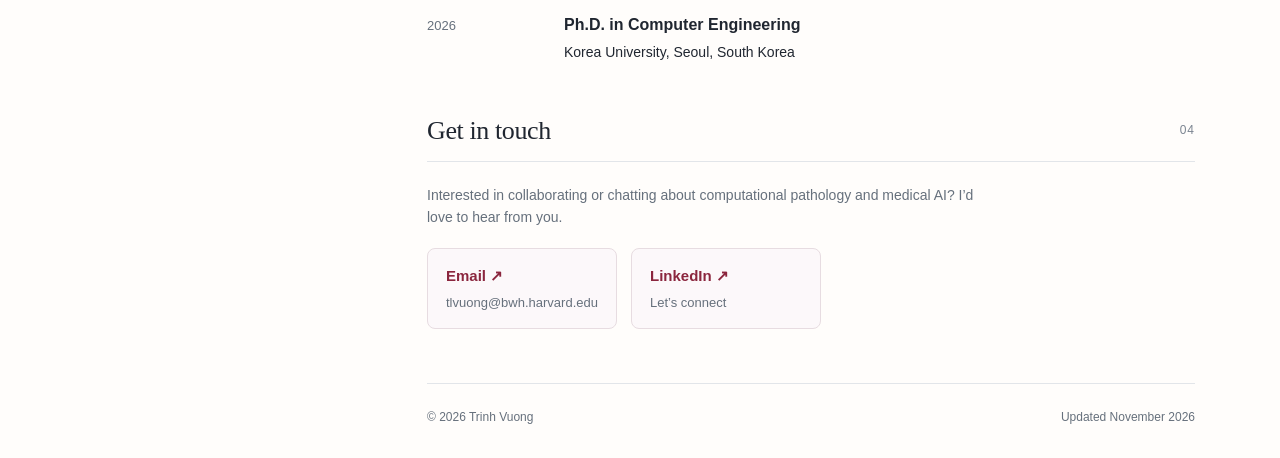
==== commit 7eef9cbb: "Refresh research biography to reflect clinical AI work" ====
--- a/docs/index.html
+++ b/docs/index.html
@@ -26,9 +26,9 @@
 </aside>
 <main id="main">
 <section id="about" class="about" aria-labelledby="about-heading"><p class="eyebrow section-kicker">ABOUT</p><h2 id="about-heading">Hi, I’m Trinh.</h2>
-<p class="intro">I develop machine learning methods for <strong>computational pathology</strong>, with a focus on learning useful representations from medical images and connecting visual evidence with diagnostic reasoning.</p>
+<p class="intro">I develop AI methods for <strong>computational pathology and clinical decision-making</strong>, connecting medical images, videos, and clinical records with diagnostic reasoning.</p>
 <p>I am a Postdoctoral Research Fellow in the <a href="https://faisal.ai/">Mahmood Lab</a> at Brigham and Women’s Hospital, Harvard Medical School. I received my Ph.D. in Computer Engineering from Korea University in 2026, under the supervision of <a href="https://kwaklab.net/PI.html">Professor Jin Tae Kwak</a>. During my Ph.D., I also worked closely with <a href="https://warwick.ac.uk/fac/sci/dcs/people/Nasir_Rajpoot/">Professor Nasir Rajpoot</a> at the University of Warwick.</p>
-<p>My research spans multimodal learning, self-supervised learning, and domain generalization, with applications in cancer grading and mitotic figure analysis.</p>
+<p>My research focuses on vision-language models, AI agents, and efficient decision models that learn from multimodal medical data.</p>
 <div class="interests" aria-label="Research interests"><span>Medical AI</span><span>Vision-language models</span><span>AI agents</span><span>Clinical decision models</span></div>
 <div class="personal-note">
 <figure class="photo-card"><img src="images/trinh-graduation.jpg" width="1600" height="1600" alt="Trinh holding her diploma on the steps at Korea University" loading="lazy"><figcaption>Korea University · 2026</figcaption></figure>
